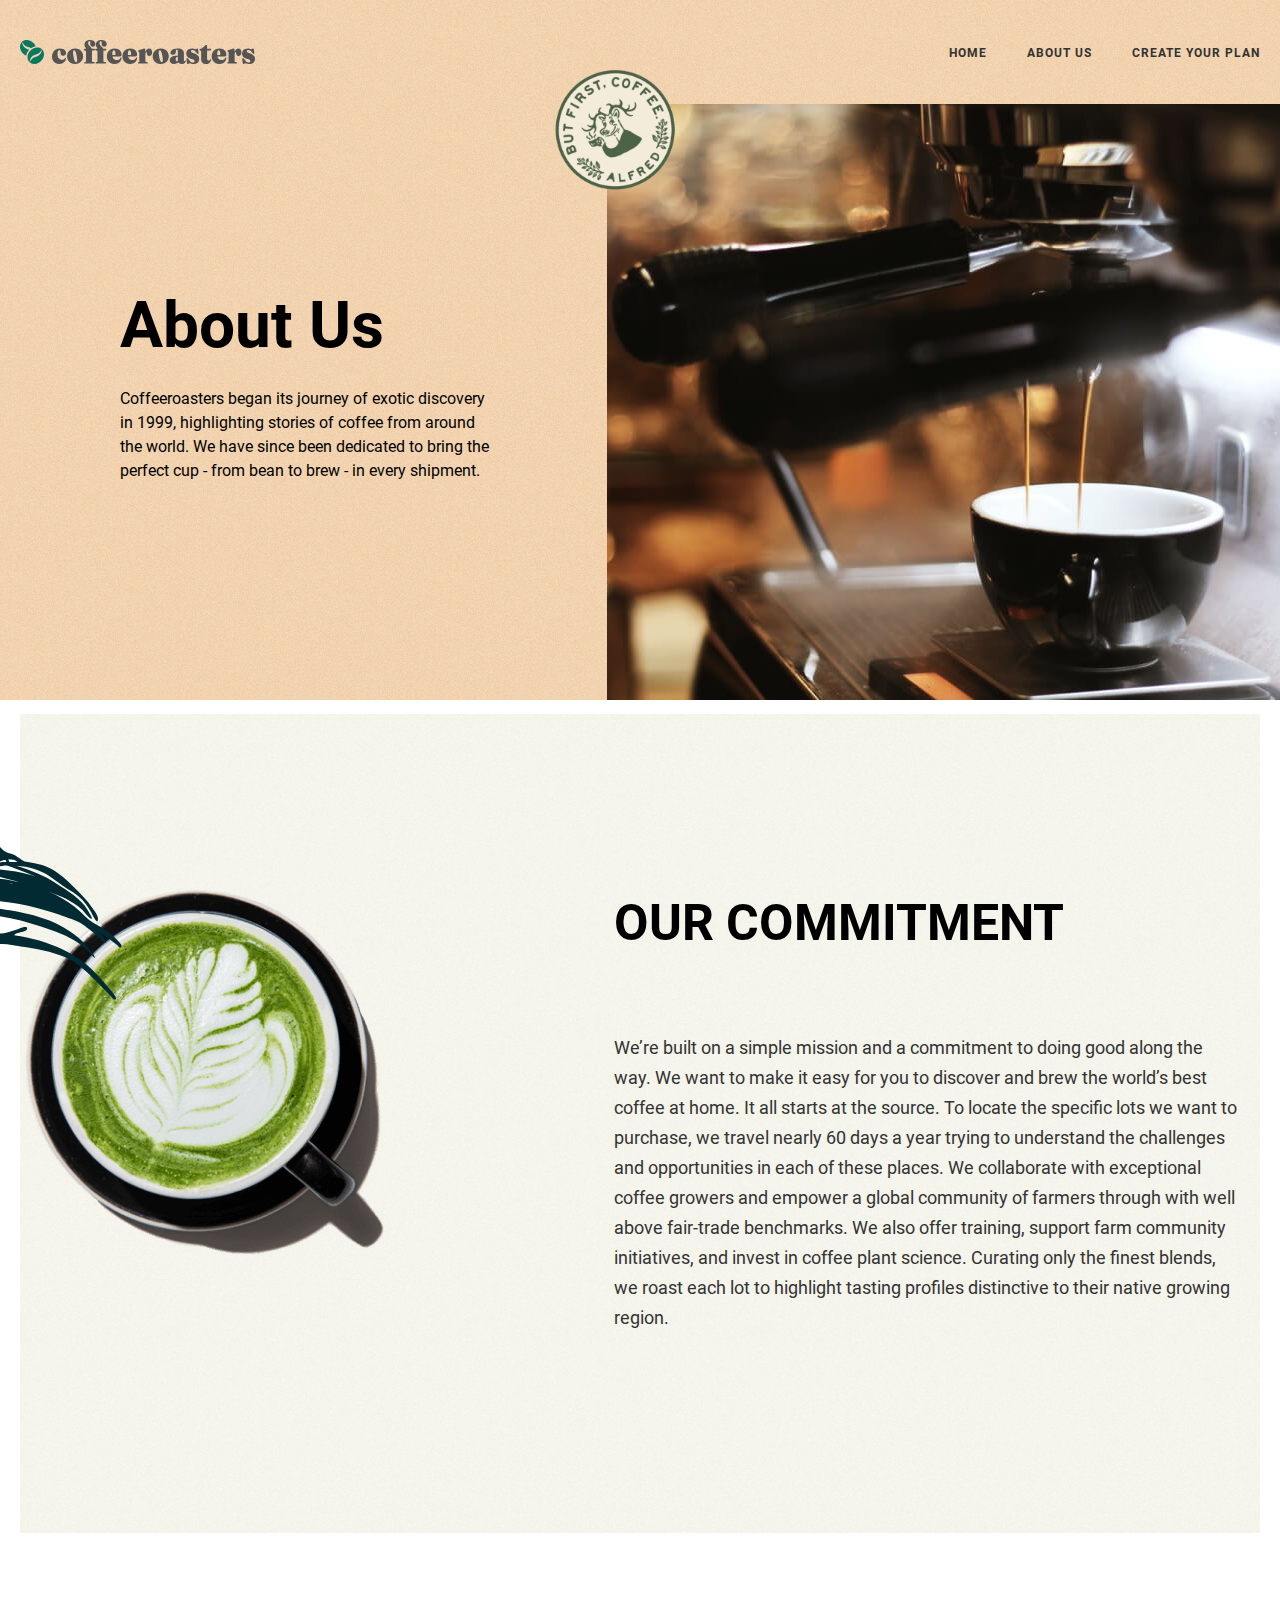
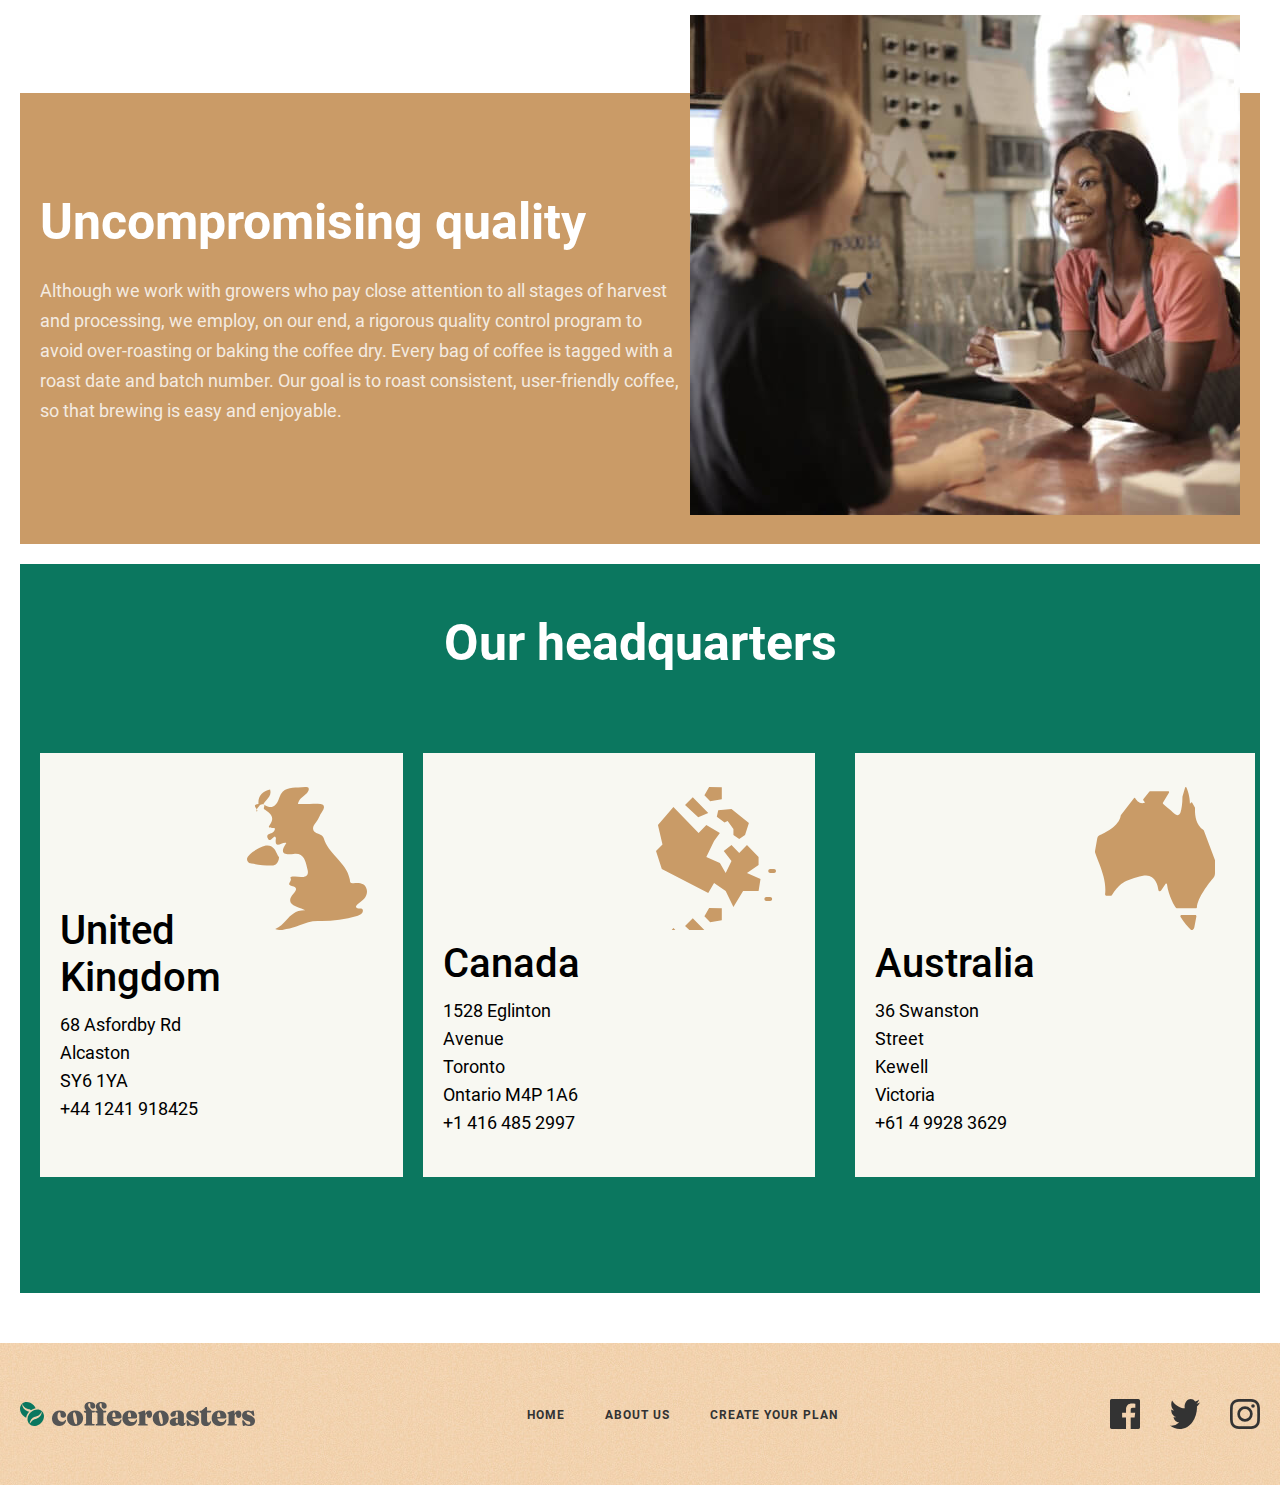
==== about-us.html @ 9e734395 "add second page" ====
<!DOCTYPE html>
<html lang="en">

<head>
    <meta charset="UTF-8">
    <meta http-equiv="X-UA-Compatible" content="IE=edge">
    <meta name="viewport" content="width=device-width, initial-scale=1.0">
    <title>Coffe roasters</title>
    <link rel="stylesheet" href="./css/normalize.css">
    <link rel="stylesheet" href="./css/main.css">
    <!-- <link rel="stylesheet" href="./css/main.min.css"> -->
</head>

<body>
    <header class="site-header">
        <div class="container">
            <div class="site-header-wrapper">
                <a class="logo" href="./index.html">
                    <img class="logo-img" src="./images/site-logo.svg"
                    width="235"
                    height="24"
                    alt="Coffeeroasters's logo">
                </a>
                <nav class="sitenav">
                    <ul class="sitenav-list">
                        <li class="sitenav-item">
                            <a class="sitenav-link" href="./index.html">HOME</a>
                        </li>
                        <li class="sitenav-item">
                            <a class="sitenav-link" href="./about-us.html">ABOUT US</a>
                        </li>
                        <li class="sitenav-item">
                            <a class="sitenav-link" href="#">Create your plan</a>
                        </li>
                    </ul>
                </nav>
            </div>
        </div>
    </header>
    
    <main>
        <!-- hero start -->
        <section class="hero">
            <div class="container">
                <div class="hero-wrapper">
                    <div class="hero-info-wrapper">
                        <h2 class="hero-title">
                            About Us
                        </h2>
                        <p class="hero-desc">
                            Coffeeroasters began its journey of exotic discovery in 1999, highlighting stories of coffee from around the world. We have since been dedicated to bring the perfect cup - from bean to brew - in every shipment.
                        </p> 
                    </div>
                    
                    
                    <div class="hero-img-box">
                        <img class="hero-img" src="./images/so-hot-cofe.jpg"
                        width="710"
                        height="596"
                        srcset="./images/so-hot-cofe.jpg 1x, ./images/so-hot-cofe@2x.jpg 2x" 
                        alt="cuple of coffee">
                    </div>
                </div>
            </div>
        </section>
        <!-- hero end -->
        
        <!-- collections start -->
        <section class="collections-section our-commitment-section">
            <div class="container">
                <div class="our-commitment-wrapper">
                    <div class="collections-inner">
                        <h2 class="collections-title our-commitment">Our commitment</h2>
                        <p class="collections-desc">We’re built on a simple mission and a commitment to doing good along the way. We want to make it easy for you to discover and brew the world’s best coffee at home. It all starts at the source. To locate the specific lots we want to purchase, we travel nearly 60 days a year trying to understand the challenges and opportunities in each of these places. We collaborate with exceptional coffee growers and empower a global community of farmers through with well above fair-trade benchmarks. We also offer training, support farm community initiatives, and invest in coffee plant science. Curating only the finest blends, we roast each lot to highlight tasting profiles distinctive to their native growing region.</p>                
                    </div>
                </div>

            </div>
        </section>
        <!-- collections end -->
        







        
        <!-- quality section -->
        <section class="quality">
            <div class="container">
                <div class="quality-wrapper">
                    <div class="quality-inner">
                        <h2 class="quality-wrapper-title text-white">Uncompromising quality</h2>
                        <p class="quality-wrapper-desc text-white">Although we work with growers who pay close attention to all stages of harvest and processing, we employ, on our end, a rigorous quality control program to avoid over-roasting or baking the coffee dry. Every bag of coffee is tagged with a roast date and batch number. Our goal is to roast consistent, user-friendly coffee, so that brewing is easy and enjoyable.</p>
                    </div>
                    <img class="quality-wrapper-img"
                    src="./images/two-people.jpg" 
                    srcset="./images/two-people.jpg 1x, ./images/two-people@2x.jpg 2x" 
                    alt="two people">
                </div>
            </div>
        </section>

        <!-- headquarters section -->
        <section class="headquarters">
            <div class="container">
                <h2 class="headquarters-title text-white">Our headquarters</h2>
                <div class="headquarters-wrapper">
                    <ul class="headquarters-list wrapper">
                        <li class="headquarters-item">
                            <h3 class="headquarters-item-title">United <br> Kingdom</h3>
                            <p class="headquarters-item-text">
                                <adress>68  Asfordby Rd</adress>
                            </p>
                            <p class="headquarters-item-text">Alcaston</p>
                            <p class="headquarters-item-text">SY6 1YA</p>
                            <p class="headquarters-item-text">+44 1241 918425</p>
                        </li>
                        <li class="headquarters-item">
                            <h3 class="headquarters-item-title">Canada</h3>
                            <p class="headquarters-item-text">
                                <adress>1528  Eglinton Avenue</adress>
                            </p>
                            <p class="headquarters-item-text">Toronto</p>
                            <p class="headquarters-item-text">Ontario M4P 1A6</p>
                            <p class="headquarters-item-text">+1 416 485 2997</p>
                        </li>
                        <li class="headquarters-item">
                            <h3 class="headquarters-item-title">Australia</h3>
                            <p class="headquarters-item-text">
                                <adress>36 Swanston Street</adress>
                            </p>
                            <p class="headquarters-item-text">Kewell</p>
                            <p class="headquarters-item-text">Victoria</p>
                            <p class="headquarters-item-text">+61 4 9928 3629</p>
                        </li>
                    </ul>
                </div>
            </div>
        </section>
    </main>
    <footer class="site-header"> 
        <div class="container">
            <div class="site-fotter-wrapper">
                <a class="logo" href="./index.html">
                    <img class="logo-img" src="./images/site-logo.svg"
                    width="235"
                    height="24"
                    alt="Coffeeroasters's logo">
                </a>
                
                <nav class="sitenav">
                    <ul class="sitenav-list">
                        <li class="sitenav-item">
                            <a class="sitenav-link" href="./index.html">HOME</a>
                        </li>
                        <li class="sitenav-item">
                            <a class="sitenav-link" href="./about-us.html">ABOUT US</a>
                        </li>
                        <li class="sitenav-item">
                            <a class="sitenav-link" href="#">Create your plan</a>
                        </li>
                    </ul>
                </nav>
                <ul class="site-footer-wrapper-list">
                    <li class="site-footer-wrapper-item">
                        <a class="site-footer-wrapper-item-link" href="" target="blank">
                            <img class="site-footer-wrapper-item-image" src="./images/facebook.svg" alt="facebook logo">
                        </a>
                    </li>
                    <li class="site-footer-wrapper-item">
                        <a class="site-footer-wrapper-item-link" href="" target="blank">
                            <img class="site-footer-wrapper-item-image" src="./images/twitter.svg" alt="twitter logo">
                        </a>
                    </li>
                    <li class="site-footer-wrapper-item">
                        <a class="site-footer-wrapper-item-link" href="" target="blank">
                            <img class="site-footer-wrapper-item-image" src="./images/instagram.svg" alt="instagram logo">
                        </a>
                    </li>
                </ul>
            </div>
        </div>
    </footer>
    
    
</body>

</html>
---- css/main.css ----
/*
* Prefixed by https://autoprefixer.github.io
* PostCSS: v8.4.14,
* Autoprefixer: v10.4.7
* Browsers: last 4 version
*/

/*
* Prefixed by https://autoprefixer.github.io
* PostCSS: v8.4.14,
* Autoprefixer: v10.4.7
* Browsers: last 4 version
*/

:root {
    --clr-black: #000;
    --clr-dark: #333333;
    --clr-green: #0f775f;
    --font-weight-secondary: 500;
    --font-weight-bold: 700;
}

*{
    box-sizing: border-box;
}

@font-face {
    font-family: "Roboto";
    font-style: normal;
    font-weight: 400;
    src:
    url("../fonts/roboto-v30-latin-regular.woff2") format("woff2"),
    url("../fonts/roboto-v30-latin-regular.woff") format("woff");
}

@font-face {
    font-family: "Roboto";
    font-style: normal;
    font-weight: 500;
    src:
    url("../fonts/roboto-v30-latin-500.woff2") format("woff2"),
    url("../fonts/roboto-v30-latin-500.woff") format("woff");
}

@font-face {
    font-family: "Roboto";
    font-style: normal;
    font-weight: 700;
    src:
    url("../fonts/roboto-v30-latin-700.woff2") format("woff2"),
    url("../fonts/roboto-v30-latin-700.woff") format("woff");
}


body{
    margin: 0;
    padding: 0;
    font-family: "Roboto", "Arial", sans-serif;
    font-weight: 400;
    overflow-x: hidden;
}

.visually-hidden {
    position: absolute;
    width: 1px;
    height: 1px;
    margin: -1px;
    padding: 0;
    border: 0;
    white-space: nowrap;
    clip-path: inset(100%);
    clip: rect(0 0 0 0);
    overflow: hidden;
}



a {
    text-decoration: none;
}

ul {
    padding-left: 0;
    list-style: none;
}

img {
    display: block;
    height: auto;
}

h1,
h2,
h3,
h4,
p{
    margin: 0;
}

.container{
    max-width: 1340px;
    margin-right: auto;
    margin-left: auto;
    padding-right: 20px;
    padding-left: 20px;
}

.text-white{
    color: #FFF;
}

.wrapper{
    display: flex;
}

/* Site header start */

.site-header{
    padding: 40px 0;
    background-image: url("../images/hero-bg.jpg");
}


.site-header-wrapper{
    display: flex;
    justify-content: space-between;
    align-items: center;
}

.sitenav-list{
    display: flex;
    align-items: center;
    margin: 0;
    padding-left: 0;
    list-style: none;
}

.sitenav-link{
    font-weight: 700;
    font-size: 12px;
    line-height: 14px;
    letter-spacing: 1px;
    text-transform: uppercase;
    color: var(--clr-dark);
    text-decoration: none;
}

.sitenav-item:nth-child(2){
    margin: 0 40px;
}

.create-plan{
    display: inline-block;
    padding: 16px 24px;
    font-weight: 500;
    line-height: 19px;
    letter-spacing: 1px;
    color: #FFFFFF;
    text-decoration: none;
    border-radius: 100px;
}

/* Site header finish */
/* Site hero styles start */

.hero{
    padding-left: 100px;
    background-image: url("../images/hero-bg.jpg");
}

.hero-wrapper{
    display: flex;
    justify-content: space-between;
    align-items: center;
}

.hero-info-wrapper{
    width: 465px;
}

.hero-title{
    font-weight: 700;
    font-size: 64px;
    line-height: 75px;
    margin-top: 0;
    margin-bottom: 24px;
}

.our-commitment{
    margin-bottom: 24px;
}

.hero-desc{
    width: 372px;
    line-height: 24px;
    margin-top: 0;
    margin-bottom: 34px;
    color: #000000;
}

.hero-link{
    background-color: #0A775F;
}


.hero-img-box{
    position: relative;
    z-index: 1;
    right: -5%;
}

.hero-img-box::before{
    position: absolute;
    top: -9%;
    left: -10%;
    z-index: 2;
    width: 160px;
    height: 160px;
    background-image: url("../images/but-first-cofe.png");
    background-repeat: no-repeat;
    background-size: contain;
    /* transform: translate(-43% , -38%); */
    content: "";
}
/* Site hero styles finish */




/* collections start */

.collections-section {
    margin: 14px 20px 20px 20px;
    padding: 50px 0;
    background-image: url("../images/list-bg.png");
    background-size: cover;
}

.our-commitment-section{
    position: relative;
    z-index: 1;
    padding-top: 180px;
    padding-bottom: 200px;
    background-image:url("../images/cup.png"), url("../images/list-bg.png");
    background-size: 360px 364px, cover;
    background-position: calc(50% - 435px) calc(50% - 52px), left;
    background-repeat: no-repeat;
    content: "";
}

.collections-wrapper {
    text-align: center;
}

.collections-inner{
    display: block;
    width: 626px;
    margin-right: 0;
    margin-left: auto;

}

.our-commitment-wrapper{
    position: relative;
}

.collections-inner::before{
    position: absolute;
    top: -159px;
    left: -320px;
    width: 402px;
    height: 300px;
    background-image: url("../images/Vector.svg");
    background-size: cover;
    content: "";
}

.collections-title {
    margin: 0;
    margin-bottom: 80px;
    font-weight: 700;
    font-size: 50px;
    text-transform: uppercase;
    line-height: 59px;
    color: var(--clr-black);
}

.collections-desc{
    font-size: 18px;
    line-height: 30px;    
    color: var(--clr-dark);
}

.our-commitment-desc{
    font-size: 18px;
    line-height: 30px;
    color: #333333;
    
}

.collections-list {
    display: -webkit-box;
    display: -ms-flexbox;
    display: flex;
    -webkit-box-orient: vertical;
    -webkit-box-direction: normal;
    -ms-flex-direction: column;
    flex-direction: column;
}

.collection-item {
    position: relative;
    display: -webkit-box;
    display: -ms-flexbox;
    display: flex;
    -webkit-box-align: center;
    -ms-flex-align: center;
    align-items: center;
}

.collection-item::before{
    position: absolute;
    width: 402px;
    height: 300px;
    background-size: cover;
    content: "";
}

.collection-item:nth-child(1)::before{
    top: -35%;
    left: -28%;
    background-image: url(../images/leaf-first.png);
    content: "";
    
}

.collection-item:nth-child(2)::before{
    bottom: -60%;
    right: -24%;
    width: 392px;
    height: 477px;
    background-image: url("../images/leaf-second.png");
    z-index: 3;
    content: "";
}

.collection-item:nth-child(3)::before{
    top: -22%;
    right: -21%;
    width: 253px;
    height: 215px;
    background-image: url("../images/leaf-third.png");
    -webkit-transform: rotate(210deg);
    -ms-transform: rotate(210deg);
    transform: rotate(210deg);
    content: "";
    
}

.collection-item:nth-child(4)::before{
    top: -15%;
    left: -31%;
    width: 316px;
    height: 269px;
    background-image: url("../images/leaf-four.png");
    background-size: contain;
    content: "";
}

.collection-item:nth-child(even) {
    -webkit-box-orient: horizontal;
    -webkit-box-direction: reverse;
    -ms-flex-direction: row-reverse;
    flex-direction: row-reverse;
    -webkit-box-pack: space-evenly;
    -ms-flex-pack: space-evenly;
    justify-content: space-evenly;
}

.collection-item:nth-child(even) img{
    margin-right: 0;
}

.collection-img {
    margin-right: 177px;
}

.collection-desc-wrapper {
    text-align: left;
    width: 396px;
}

.collection-item-title {
    font-weight: var(--font-weight-secondary);
    font-size: 48px;
    line-height: 56px;
    margin-top: 0;
    margin-bottom: 10px;
    text-transform: uppercase;
    color: var(--clr-dark);
}

.collection-item-description {
    font-size: 22px;
    line-height: 34px;
    margin: 0;
    color: var(--clr-dark);
}

/* why choose us start */
.choose-us {
    position: relative;
    padding-top: 50px;
    padding-bottom: 420px;
    margin: 20px;
    background-image: url("../images/choose-us-bg.jpg");
}

.choose-us-inner {
    width: 548px;
    margin: 0 auto;
}
.choose-us-inner-title {
    font-weight: 700;
    font-size: 50px;
    line-height: 59px;
    margin-top: 0;
    margin-bottom: 10px;
    text-transform: uppercase;
    text-align: center;
    color: #FFFFFF;
}
.choose-us-inner-desc {
    font-size: 16px;
    line-height: 28px;
    text-align: center;
    color: #FFFFFF;
    opacity: 0.8;
    margin: 0;
    margin-bottom: 80px;
}
.choose-us-inner-list {
    position: absolute;
    display: flex;
    margin: 0;
    padding-bottom: 80px;
}

.choose-us-inner-list::before{
    position: absolute;
    top: 0;
    left: 0;
    width: 140px;
    height: 144px;
    z-index: 4;
    background-image: url("../images/text.png");
    transform: translate(-37%, -34%);
    content: "";
}

.choose-us-inner-item {
    width: 433px;
}

.choose-us-inner-item:nth-child(2){
    margin-right: 15px;
    margin-left: 15px;
}

.choose-us-inner-item-img {
    margin-bottom: 28px;
}
.choose-us-inner-item-title {
    font-weight: 500;
    font-size: 30px;
    line-height: 35px;
    margin-top: 0;
    margin-bottom: 10px;
    text-transform: uppercase;
    color: var(--clr-dark);
}
.choose-us-inner-item-desc {
    font-size: 18px;
    line-height: 28px;
    color: var(--clr-dark);
    margin: 0;
}


/* quality section */

.quality {
    margin: 160px 20px 20px 20px;
    background-image: url("../images/choose-us-bg.jpg");
    background-size: contain;
}


.quality-wrapper {
    position: relative;
    display: flex;
    /* width: 100%; */
}
.quality-wrapper-img{
    position: absolute;
    top: -78px;
    right: 0;
}

.quality-inner {
    padding-top: 100px;
    padding-bottom: 118px;
    width: 54%;
}

.quality-wrapper-title {
    margin-bottom: 24px;
    font-size: 50px;
    line-height: 59px;
}

.quality-wrapper-desc {
    font-size: 18px;
    line-height: 30px;
    opacity: 0.8;
}


/* headquaters section start */

.headquarters {
    margin: 20px 20px 50px 20px;
    padding-top: 50px;
    padding-bottom: 100px;
    background-image: url("../images/green-bg.jpg");
}

.headquarters-title {
    margin-bottom: 80px;
    font-size: 50px;
    text-align: center;
    line-height: 59px;
}

.headquarters-item {
    position: relative;
    display: flex;
    flex-direction: column;
    justify-content: center;
    width: calc(100% / 3);
    padding: 140px 182px 40px 20px;
    background-color: #f8f8f2;
}

.headquarters-item:nth-child(2) {
    padding: 187px 235px 40px 20px;
    margin: 0 20px;
}
.headquarters-item:nth-child(3) {
    padding: 187px 229px 40px 20px;
    margin: 0 20px;
}

.headquarters-item::before {
    position: absolute;
    top: 8%;
    right: 10%;
    width: 120px;
    height: 143px;
    content: "";
}

.headquarters-item:nth-child(1)::before {
    background-image: url("../images/UK.svg");
}


.headquarters-item:nth-child(2)::before {
    background-image: url("../images/canada.svg");
}

.headquarters-item:nth-child(3)::before {
    background-image: url("../images/australlia.svg");
    background-size: 120px 143px;
}


.headquarters-item-title {
    margin-bottom: 10px;
    font-weight: 500;
    font-size: 40px;
    line-height: 47px;
    color: var(--clr-black);
}

.headquarters-item-text {
    font-size: 18px;
    line-height: 28px;
    color: var(--clr-black);
}


/* hot it works start */

.how-it-works {
    position: relative;
    
    padding-top: 50px;
    padding-bottom: 50px;
    margin-top: 293px;
    margin-right: 20px;
    margin-bottom: 50px;
    margin-left: 20px;
    background-image: url(../images/green-bg.jpg);
    background-size: center;
}

.how-it-works::after{
    position: absolute;
    top: 45px;
    right: calc(50% - 626px);
    width: 226px;
    height: 168px;
    z-index: 4;
    background-image: url(../images/cosmos.png);
    background-repeat: no-repeat;
    transform: rotate(8deg);
    content: "";
}

.how-it-works-inner-title {
    font-weight: 700;
    font-size: 50px;
    line-height: 59px;
    margin-top: 0;
    margin-bottom: 80px;
    text-transform: uppercase;
    text-align: center;    
    color: #FFFFFF;
}
.how-it-works-inner-list {
    display: flex;
    width: 966px;
    margin: 0;
    background-image: url("../images/line.png");
    background-repeat: no-repeat;
    background-position: center;
}

.how-it-works-inner-item {
}

.how-it-works-inner-item:nth-child(2){
    margin-right: 393px;
    margin-left: 393px;
}

.how-it-works-inner-item-box {
    display: inline-block;
    width: 60px;
    height: 60px;
    background-color: #F8F8F2;
    border: 4px solid #C99B67;
}
.how-it-works-list {
    display: block;
    display: flex;
    justify-content: space-between;
    align-items: center;
    margin-top: 20px;
    margin-bottom: 60px;
    
}
.how-it-works-item {
    display: inline-block;
    width: 433px;
    padding: 20px 20px 40px 20px;
    background-color: #F8F8F2;
}
.how-it-works-item:nth-child(2){
    margin-right: 15px;
    margin-left: 15px;
}
.how-it-works-item-number {
    display: block;
    font-weight: 400;
    font-size: 64px;
    line-height: 75px;
    text-align: end;
    margin-bottom: 45px;
    color: var(--clr-dark);
    opacity: 0.8;
}
.how-it-works-item-title {
    width: 341px;
    font-weight: 500;
    font-size: 40px;
    line-height: 47px;
    text-transform: uppercase;
    margin-top: 0;
    margin-bottom: 10px;
    color: var(--clr-dark);
}
.how-it-works-item-desc {
    font-size: 18px;
    line-height: 28px;
    margin: 0;
    color: var(--clr-dark);
}
.how-it-works-btn {
    display: block;
    width: 193px;
    height: 51px;
    font-weight: 500;
    font-size: 16px;
    margin: 0 auto;
    line-height: 19px;
    text-align: center;
    letter-spacing: 1px;
    padding: 16px 24px;
    color: #FFFFFF;
    background-color: #C99B67;
    border-radius: 100px;
}

.site-fotter-wrapper{
    display: flex;
    justify-content: space-between;
    align-items: center;
}

.site-footer-wrapper-list {
    display: flex;
    align-items: center;
}

.site-footer-wrapper-item:nth-child(2){
    margin-right: 30px;
    margin-left: 30px;
}

.site-footer-wrapper-item-link {
}
.site-footer-wrapper-item-image {
    width: 30px;
    height: 30px;
}
---- css/main.min.css ----
/*! normalize.css v8.0.1 | MIT License | github.com/necolas/normalize.css */button,hr,input{overflow:visible}progress,sub,sup{vertical-align:baseline}[type=checkbox],[type=radio],legend{box-sizing:border-box;padding:0}html{line-height:1.15;-webkit-text-size-adjust:100%}body{margin:0}details,main{display:block}h1{font-size:2em;margin:.67em 0}hr{box-sizing:content-box;height:0}code,kbd,pre,samp{font-family:monospace,monospace;font-size:1em}a{background-color:transparent}abbr[title]{border-bottom:none;text-decoration:underline;text-decoration:underline dotted}b,strong{font-weight:bolder}small{font-size:80%}sub,sup{font-size:75%;line-height:0;position:relative}sub{bottom:-.25em}sup{top:-.5em}img{border-style:none}button,input,optgroup,select,textarea{font-family:inherit;font-size:100%;line-height:1.15;margin:0}button,select{text-transform:none}[type=button],[type=reset],[type=submit],button{-webkit-appearance:button}[type=button]::-moz-focus-inner,[type=reset]::-moz-focus-inner,[type=submit]::-moz-focus-inner,button::-moz-focus-inner{border-style:none;padding:0}[type=button]:-moz-focusring,[type=reset]:-moz-focusring,[type=submit]:-moz-focusring,button:-moz-focusring{outline:ButtonText dotted 1px}fieldset{padding:.35em .75em .625em}legend{color:inherit;display:table;max-width:100%;white-space:normal}textarea{overflow:auto}[type=number]::-webkit-inner-spin-button,[type=number]::-webkit-outer-spin-button{height:auto}[type=search]{-webkit-appearance:textfield;outline-offset:-2px}[type=search]::-webkit-search-decoration{-webkit-appearance:none}::-webkit-file-upload-button{-webkit-appearance:button;font:inherit}summary{display:list-item}[hidden],template{display:none}
.header-wrapper,.sitenav-list{display:-webkit-box;display:-ms-flexbox}:root{--clr-black:#000;--clr-dark:#333;--clr-green:#0f775f;--font-weight-secondary:500;--font-weight-bold:700}@font-face{font-family:Roboto;font-style:normal;font-weight:400;src:url("../fonts/roboto-v30-latin-regular.woff2") format("woff2"),url("../fonts/roboto-v30-latin-regular.woff") format("woff")}@font-face{font-family:Roboto;font-style:normal;font-weight:500;src:url("../fonts/roboto-v30-latin-500.woff2") format("woff2"),url("../fonts/roboto-v30-latin-500.woff") format("woff")}@font-face{font-family:Roboto;font-style:normal;font-weight:700;src:url("../fonts/roboto-v30-latin-700.woff2") format("woff2"),url("../fonts/roboto-v30-latin-700.woff") format("woff")}body{margin:0;font-family:Roboto,Arial,sans-serif;font-weight:400;overflow-x:hidden}a{text-decoration:none}ul{padding-left:0;list-style:none}img{display:block;height:auto}.container{width:1300px;margin-right:auto;margin-left:auto;padding-right:20px;padding-left:20px}.button{padding:16px 24px;border:none;background-color:transparent;border-radius:100px;font-weight:var(--font-weight-secondary);font-size:16px;line-height:19px;letter-spacing:1px;text-transform:uppercase;color:#fff;background-color:var(--clr-green)}.hero-title,.sitenav-link{font-weight:var(--font-weight-bold)}.site-header{padding:45px 0;background-repeat:no-repeat;background-size:cover}.header-wrapper{display:flex;-webkit-box-align:center;-ms-flex-align:center;align-items:center;-webkit-box-pack:justify;-ms-flex-pack:justify;justify-content:space-between}.sitenav-list{display:flex}.collections-list,.hero-wrapper{display:-webkit-box;display:-ms-flexbox}.sitenav-item:nth-child(2){margin:0 40px}.sitenav-link{font-size:12px;line-height:14px;letter-spacing:1px;color:var(--clr-dark)}.collections-title,.hero-text,.hero-title{color:var(--clr-black)}.hero,.hero-section,.site-header{background-image:url(../images/hero-bg.jpg)}.hero-wrapper{position:absolute;top:211px;left:944px;display:flex;-webkit-box-pack:justify;-ms-flex-pack:justify;justify-content:space-between}.hero-start{width:464px;padding-top:120px}.hero-title{font-size:64px;line-height:75px;margin-top:0;margin-bottom:24px}.hero-text{margin-top:0;margin-bottom:34px;font-size:16px;line-height:24px}.hero-img{position:relative;left:357px;margin:0 auto}.hero-img-wrapper::before{position:absolute;top:82px;left:1422px;width:160px;height:160px;background-image:url("../images/but-first-cofe.png");background-position:center;z-index:1;content:""}.collections-section{margin:14px 20px 20px;padding:50px 0;background-image:url("../images/list-bg.png");background-size:cover}.collections-wrapper{text-align:center}.collections-title{margin:0 0 80px;font-weight:700;font-size:50px;line-height:59px}.collections-list{display:flex;-webkit-box-orient:vertical;-webkit-box-direction:normal;-ms-flex-direction:column;flex-direction:column}.collection-item{position:relative;display:-webkit-box;display:-ms-flexbox;display:flex;-webkit-box-align:center;-ms-flex-align:center;align-items:center}.collection-item::before{position:absolute;width:402px;height:300px;background-size:cover;content:""}.collection-item:first-child::before{top:-15%;left:-35%;background-image:url("../images/leaf-first.png")}.collection-item:nth-child(2)::before{bottom:-60%;right:-35%;width:392px;height:477px;background-image:url("../images/leaf-second.png");z-index:3}.collection-item:nth-child(3)::before{top:-20%;right:-28%;width:253px;height:215px;background-image:url("../images/leaf-third.png");-webkit-transform:rotate(210deg);-ms-transform:rotate(210deg);transform:rotate(210deg)}.collection-item:nth-child(4)::before{top:-15%;left:-38%;width:316px;height:269px;background-image:url("../images/leaf-four.png")}.collection-item:nth-child(2n){-webkit-box-orient:horizontal;-webkit-box-direction:reverse;-ms-flex-direction:row-reverse;flex-direction:row-reverse;-webkit-box-pack:space-evenly;-ms-flex-pack:space-evenly;justify-content:space-evenly}.collection-item:nth-child(2n) img{margin-right:0}.collection-img{margin-right:177px}.collection-desc-wrapper{text-align:left;width:396px}.collection-item-title{font-weight:var(--font-weight-secondary);font-size:48px;line-height:56px;margin-top:0;margin-bottom:10px;text-transform:uppercase;color:var(--clr-dark)}.collection-item-description{font-size:22px;line-height:34px;margin:0;color:var(--clr-dark)}
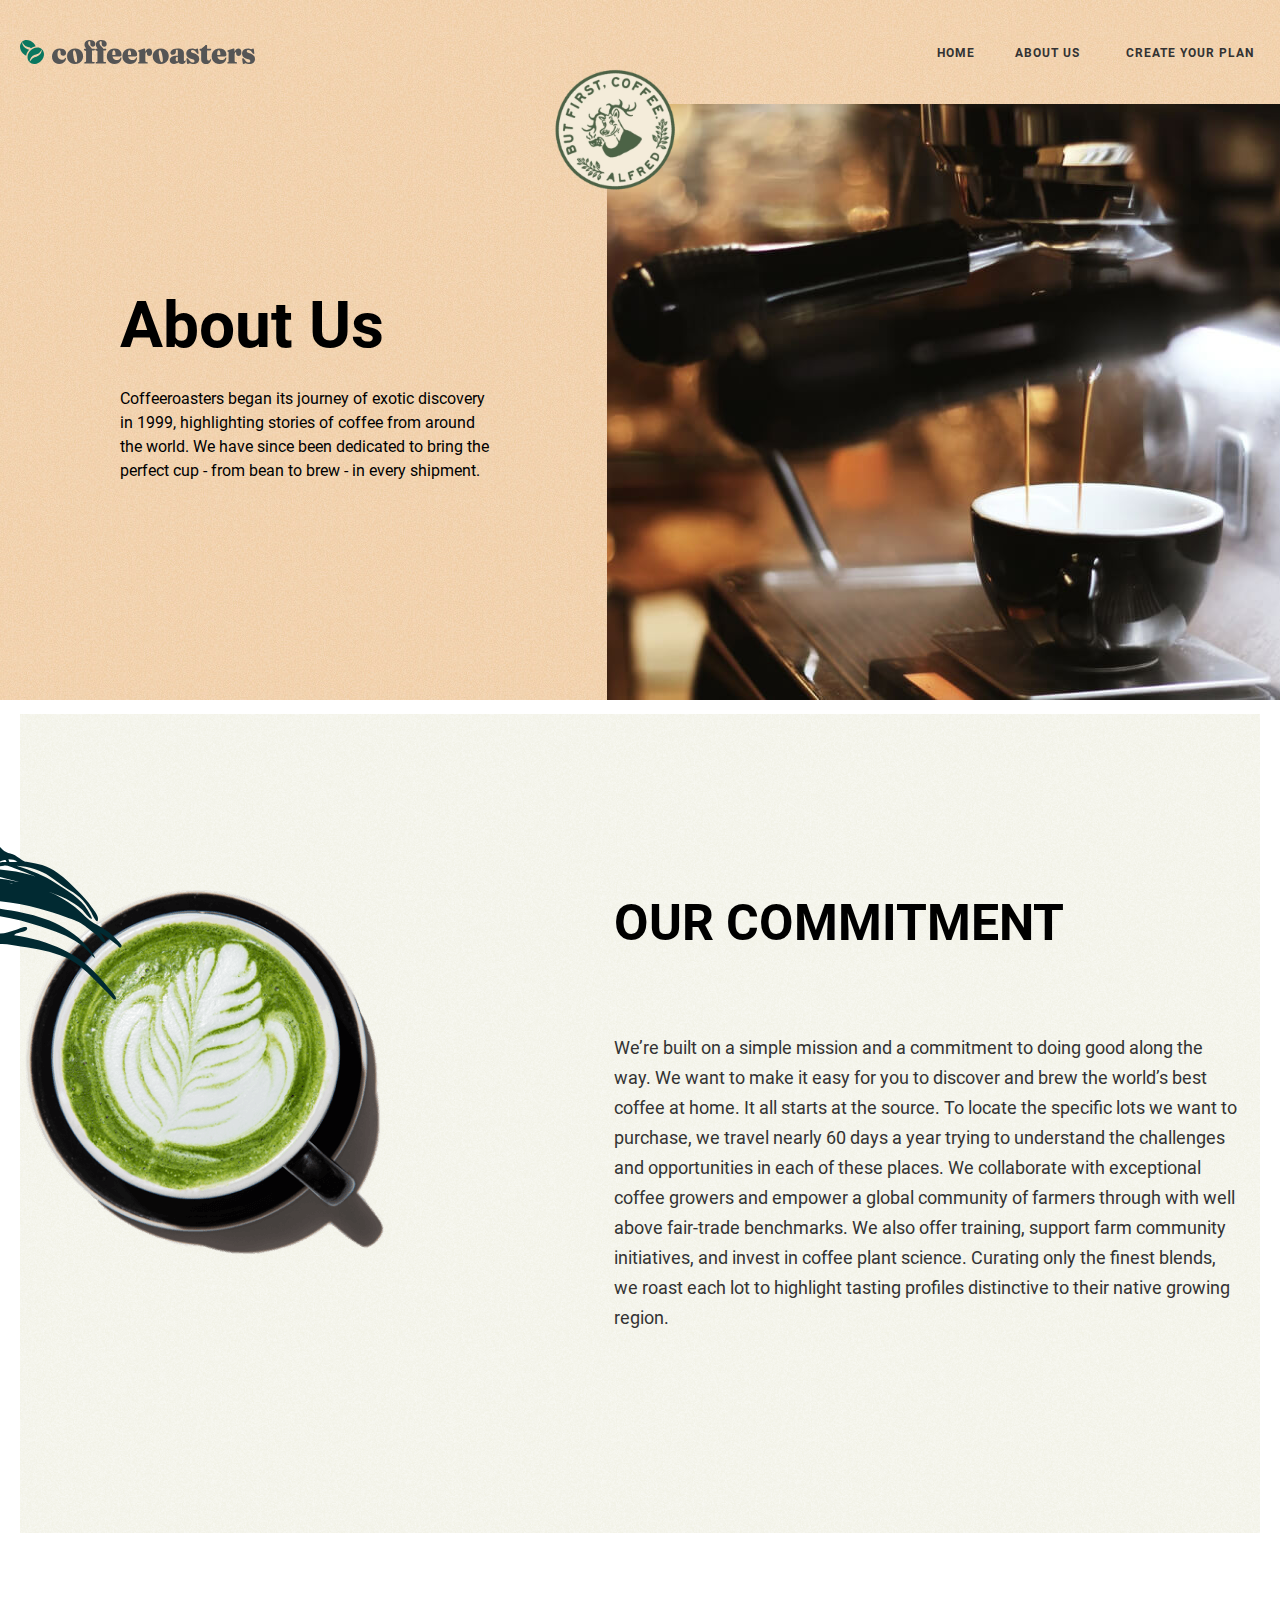
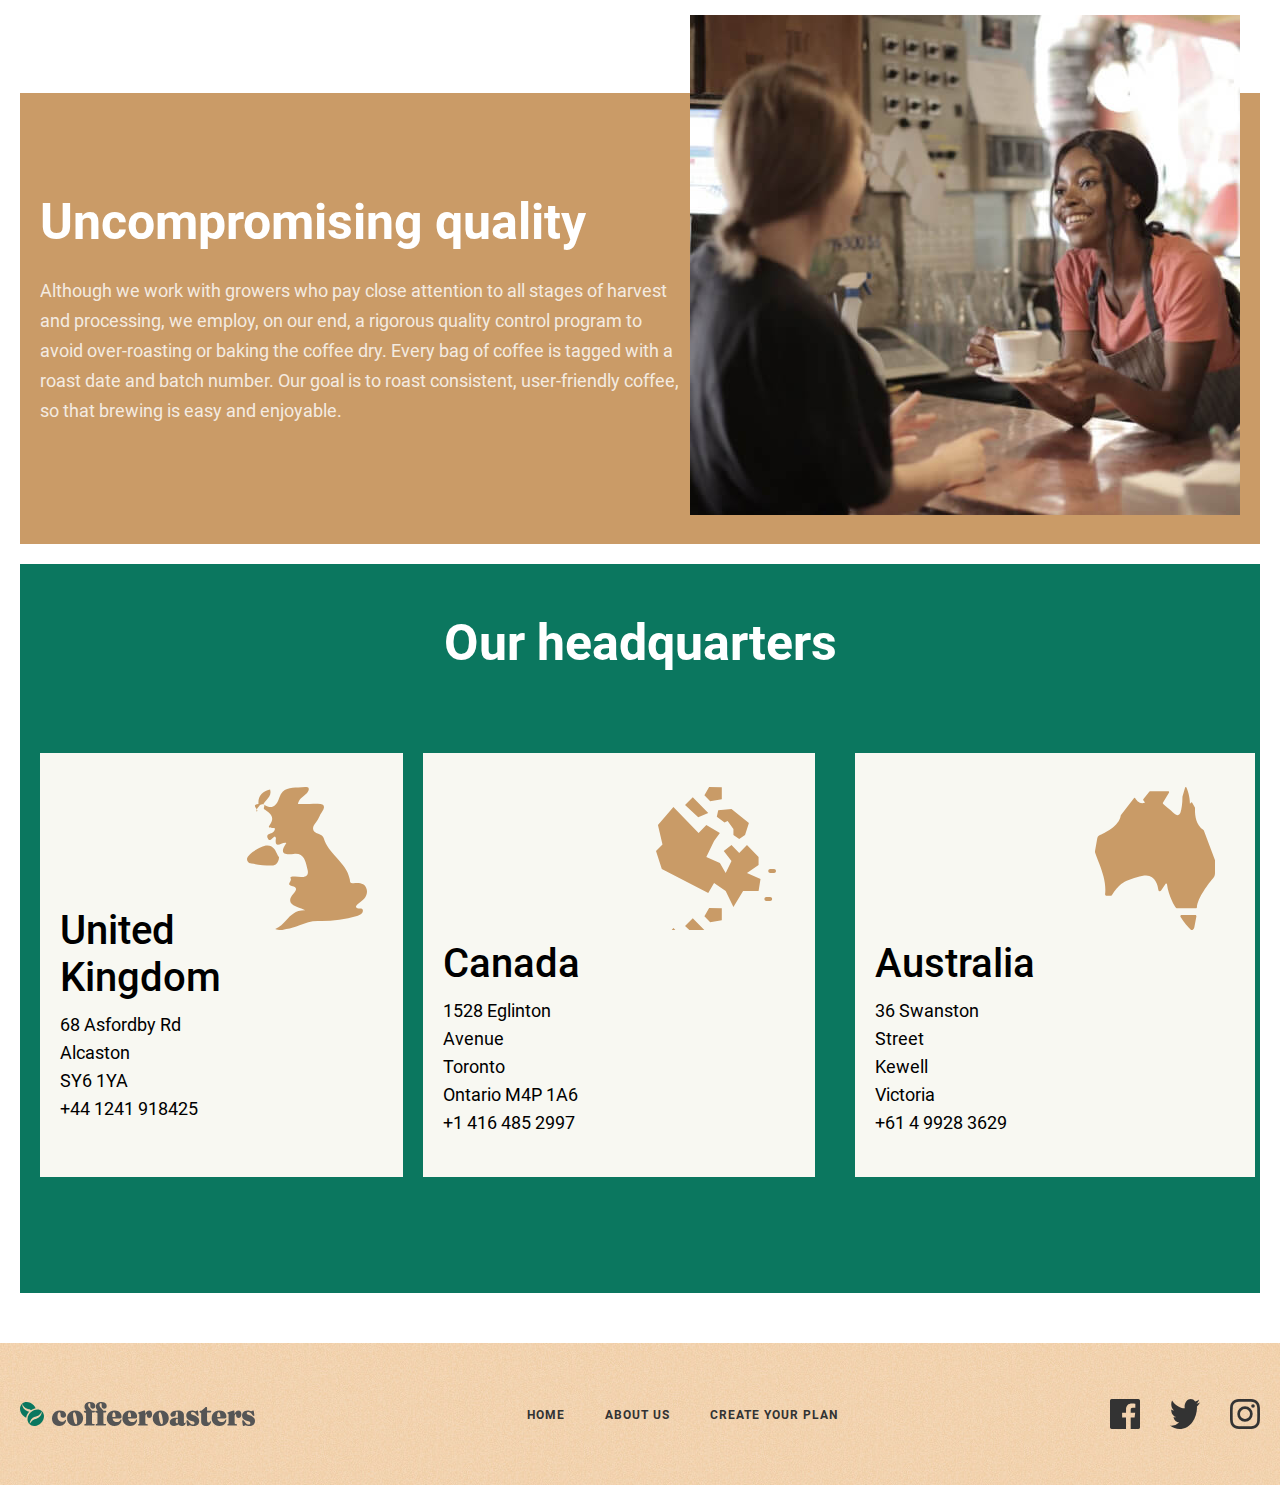
==== commit dfcd9bd4: "add animation" ====
--- a/about-us.html
+++ b/about-us.html
@@ -6,9 +6,9 @@
     <meta http-equiv="X-UA-Compatible" content="IE=edge">
     <meta name="viewport" content="width=device-width, initial-scale=1.0">
     <title>Coffe roasters</title>
-    <link rel="stylesheet" href="./css/normalize.css">
-    <link rel="stylesheet" href="./css/main.css">
-    <!-- <link rel="stylesheet" href="./css/main.min.css"> -->
+    <!-- <link rel="stylesheet" href="./css/normalize.css"> -->
+    <!-- <link rel="stylesheet" href="./css/main.css"> -->
+    <link rel="stylesheet" href="./css/main.min.css">
 </head>
 
 <body>
@@ -30,7 +30,7 @@
                             <a class="sitenav-link" href="./about-us.html">ABOUT US</a>
                         </li>
                         <li class="sitenav-item">
-                            <a class="sitenav-link" href="#">Create your plan</a>
+                            <button class="sitenav-link js-modal-btn" type="button">Create your plan</button>
                         </li>
                     </ul>
                 </nav>
@@ -184,8 +184,23 @@
             </div>
         </div>
     </footer>
-    
-    
+        <!-- modal start -->
+        <div class="modal">
+            <div class="modal-wrapper">
+                <div class="modal-title-wrapper">
+                    <h3 class="modal-title">order Summary</h3>
+                </div>
+                <div class="modal-inner">
+                    <h4 class="modal-strong-inner">“I drink my coffee as <span class="modal-inner-text">Filter</span> , with a <span class="modal-inner-text">Decaf</span> type of bean. <span class="modal-inner-text">250g</span> ground ala <span class="modal-inner-text">Cafetiére</span>, sent to me <span class="modal-inner-text">Every Week</span>.”</h4>
+                    <p class="modal-text">Is this correct? You can proceed to checkout or go back to plan selection if something is off. Subscription discount codes can also be redeemed at the checkout. </p>
+                    <div class="modal-inner-wrapper">
+                        <span class="modal-inner-price">$14.00/ mo</span>
+                        <button class="modal-inner-btn" type="button">Checkout</button>
+                    </div>
+                </div>
+            </div>
+        </div>
+    <script src="./js/main.js"></script>
 </body>
 
 </html>--- a/css/main.css
+++ b/css/main.css
@@ -5,13 +5,6 @@
 * Browsers: last 4 version
 */
 
-/*
-* Prefixed by https://autoprefixer.github.io
-* PostCSS: v8.4.14,
-* Autoprefixer: v10.4.7
-* Browsers: last 4 version
-*/
-
 :root {
     --clr-black: #000;
     --clr-dark: #333333;
@@ -21,7 +14,8 @@
 }
 
 *{
-    box-sizing: border-box;
+    -webkit-box-sizing: border-box;
+            box-sizing: border-box;
 }
 
 @font-face {
@@ -68,7 +62,8 @@
     padding: 0;
     border: 0;
     white-space: nowrap;
-    clip-path: inset(100%);
+    -webkit-clip-path: inset(100%);
+            clip-path: inset(100%);
     clip: rect(0 0 0 0);
     overflow: hidden;
 }
@@ -110,6 +105,8 @@
 }
 
 .wrapper{
+    display: -webkit-box;
+    display: -ms-flexbox;
     display: flex;
 }
 
@@ -122,14 +119,24 @@
 
 
 .site-header-wrapper{
-    display: flex;
-    justify-content: space-between;
-    align-items: center;
+    display: -webkit-box;
+    display: -ms-flexbox;
+    display: flex;
+    -webkit-box-pack: justify;
+        -ms-flex-pack: justify;
+            justify-content: space-between;
+    -webkit-box-align: center;
+        -ms-flex-align: center;
+            align-items: center;
 }
 
 .sitenav-list{
-    display: flex;
-    align-items: center;
+    display: -webkit-box;
+    display: -ms-flexbox;
+    display: flex;
+    -webkit-box-align: center;
+        -ms-flex-align: center;
+            align-items: center;
     margin: 0;
     padding-left: 0;
     list-style: none;
@@ -140,8 +147,10 @@
     font-size: 12px;
     line-height: 14px;
     letter-spacing: 1px;
+    border: 0;
     text-transform: uppercase;
     color: var(--clr-dark);
+    background-color: transparent;
     text-decoration: none;
 }
 
@@ -169,9 +178,15 @@
 }
 
 .hero-wrapper{
-    display: flex;
-    justify-content: space-between;
-    align-items: center;
+    display: -webkit-box;
+    display: -ms-flexbox;
+    display: flex;
+    -webkit-box-pack: justify;
+        -ms-flex-pack: justify;
+            justify-content: space-between;
+    -webkit-box-align: center;
+        -ms-flex-align: center;
+            align-items: center;
 }
 
 .hero-info-wrapper{
@@ -257,7 +272,7 @@
     width: 626px;
     margin-right: 0;
     margin-left: auto;
-
+    
 }
 
 .our-commitment-wrapper{
@@ -441,6 +456,8 @@
 }
 .choose-us-inner-list {
     position: absolute;
+    display: -webkit-box;
+    display: -ms-flexbox;
     display: flex;
     margin: 0;
     padding-bottom: 80px;
@@ -454,7 +471,9 @@
     height: 144px;
     z-index: 4;
     background-image: url("../images/text.png");
-    transform: translate(-37%, -34%);
+    -webkit-transform: translate(-37%, -34%);
+        -ms-transform: translate(-37%, -34%);
+            transform: translate(-37%, -34%);
     content: "";
 }
 
@@ -498,6 +517,8 @@
 
 .quality-wrapper {
     position: relative;
+    display: -webkit-box;
+    display: -ms-flexbox;
     display: flex;
     /* width: 100%; */
 }
@@ -544,9 +565,16 @@
 
 .headquarters-item {
     position: relative;
-    display: flex;
-    flex-direction: column;
-    justify-content: center;
+    display: -webkit-box;
+    display: -ms-flexbox;
+    display: flex;
+    -webkit-box-orient: vertical;
+    -webkit-box-direction: normal;
+        -ms-flex-direction: column;
+            flex-direction: column;
+    -webkit-box-pack: center;
+        -ms-flex-pack: center;
+            justify-content: center;
     width: calc(100% / 3);
     padding: 140px 182px 40px 20px;
     background-color: #f8f8f2;
@@ -624,7 +652,9 @@
     z-index: 4;
     background-image: url(../images/cosmos.png);
     background-repeat: no-repeat;
-    transform: rotate(8deg);
+    -webkit-transform: rotate(8deg);
+        -ms-transform: rotate(8deg);
+            transform: rotate(8deg);
     content: "";
 }
 
@@ -639,6 +669,8 @@
     color: #FFFFFF;
 }
 .how-it-works-inner-list {
+    display: -webkit-box;
+    display: -ms-flexbox;
     display: flex;
     width: 966px;
     margin: 0;
@@ -664,9 +696,15 @@
 }
 .how-it-works-list {
     display: block;
-    display: flex;
-    justify-content: space-between;
-    align-items: center;
+    display: -webkit-box;
+    display: -ms-flexbox;
+    display: flex;
+    -webkit-box-pack: justify;
+        -ms-flex-pack: justify;
+            justify-content: space-between;
+    -webkit-box-align: center;
+        -ms-flex-align: center;
+            align-items: center;
     margin-top: 20px;
     margin-bottom: 60px;
     
@@ -724,14 +762,24 @@
 }
 
 .site-fotter-wrapper{
-    display: flex;
-    justify-content: space-between;
-    align-items: center;
+    display: -webkit-box;
+    display: -ms-flexbox;
+    display: flex;
+    -webkit-box-pack: justify;
+        -ms-flex-pack: justify;
+            justify-content: space-between;
+    -webkit-box-align: center;
+        -ms-flex-align: center;
+            align-items: center;
 }
 
 .site-footer-wrapper-list {
-    display: flex;
-    align-items: center;
+    display: -webkit-box;
+    display: -ms-flexbox;
+    display: flex;
+    -webkit-box-align: center;
+        -ms-flex-align: center;
+            align-items: center;
 }
 
 .site-footer-wrapper-item:nth-child(2){
@@ -739,9 +787,130 @@
     margin-left: 30px;
 }
 
-.site-footer-wrapper-item-link {
-}
 .site-footer-wrapper-item-image {
     width: 30px;
     height: 30px;
+}
+
+/* site modal */
+.modal {
+    position: fixed;
+    top: 0;
+    left: 0;
+    z-index: 10;
+    display: none;
+    width: 100%;
+    height: 100%;
+    background-color: #00000080;
+}
+
+.modal-open{
+    display: block;
+}
+
+.modal-wrapper {
+    width: 561px;
+    height: 485px;
+    margin: 5% auto;
+}
+
+@keyframes modal-animation{
+    from{
+        width: 561px;
+        height: 485px;
+        margin-top: 157px;
+
+    }
+    to{
+        width: 561px;
+        height: 485px;
+        margin-top: -300px;
+    }
+}
+
+.modal-wrapper{
+    margin-top: 150px;
+    margin-right: auto;
+    margin-left: auto;
+    width: 561px;
+    height: 485px;
+    text-align: center;
+    
+    background: #F6F6F6;
+    border-radius: 20px;
+
+    animation-name: modal-animation;
+    animation-duration: 3s;
+    animation-iteration-count: none;
+    animation-direction: alternate-reverse;
+    animation-timing-function: linear;
+    animation-fill-mode: forwards;
+    
+}
+
+.modal-title-wrapper {
+    padding: 19px 30px;
+    background-color: #C99B67;
+}
+.modal-title {
+    font-weight: 700;
+    font-size: 44px;
+    line-height: 52px;
+    text-align: start;
+    text-transform: uppercase;
+    color: #FFFFFF;
+}
+.modal-inner {
+    padding: 50px  32px;
+    background-color: #fff;
+}
+.modal-strong-inner {
+    font-weight: 500;
+    font-size: 24px;
+    line-height: 34px;
+    margin-bottom: 10px;
+    color: #000000;
+}
+.modal-inner-text {
+    font-weight: 500;
+    font-size: 24px;
+    line-height: 34px;
+    color: #0A775F;
+}
+.modal-text {
+    font-weight: 400;
+    font-size: 18px;
+    line-height: 26px;
+    margin-bottom: 50px;
+    color: #333333;
+    opacity: 0.8;
+}
+.modal-inner-wrapper {
+    display: -webkit-box;
+    display: -ms-flexbox;
+    display: flex;
+    -webkit-box-pack: justify;
+        -ms-flex-pack: justify;
+            justify-content: space-between;
+    -webkit-box-align: center;
+        -ms-flex-align: center;
+            align-items: center;
+}
+.modal-inner-price {
+    font-weight: 500;
+    font-size: 24px;
+    line-height: 28px;
+    color: #000000;
+}
+.modal-inner-btn {
+    font-weight: 500;
+    font-size: 20px;
+    line-height: 23px;
+    text-align: center;
+    letter-spacing: 1px;
+    padding: 16px 24px;
+    border: 0;
+    border-radius: 100px;
+    color: #FFFFFF;
+    background: #0A775F;
 }--- a/css/main.min.css
+++ b/css/main.min.css
@@ -1,2 +1,2 @@
 /*! normalize.css v8.0.1 | MIT License | github.com/necolas/normalize.css */button,hr,input{overflow:visible}progress,sub,sup{vertical-align:baseline}[type=checkbox],[type=radio],legend{box-sizing:border-box;padding:0}html{line-height:1.15;-webkit-text-size-adjust:100%}body{margin:0}details,main{display:block}h1{font-size:2em;margin:.67em 0}hr{box-sizing:content-box;height:0}code,kbd,pre,samp{font-family:monospace,monospace;font-size:1em}a{background-color:transparent}abbr[title]{border-bottom:none;text-decoration:underline;text-decoration:underline dotted}b,strong{font-weight:bolder}small{font-size:80%}sub,sup{font-size:75%;line-height:0;position:relative}sub{bottom:-.25em}sup{top:-.5em}img{border-style:none}button,input,optgroup,select,textarea{font-family:inherit;font-size:100%;line-height:1.15;margin:0}button,select{text-transform:none}[type=button],[type=reset],[type=submit],button{-webkit-appearance:button}[type=button]::-moz-focus-inner,[type=reset]::-moz-focus-inner,[type=submit]::-moz-focus-inner,button::-moz-focus-inner{border-style:none;padding:0}[type=button]:-moz-focusring,[type=reset]:-moz-focusring,[type=submit]:-moz-focusring,button:-moz-focusring{outline:ButtonText dotted 1px}fieldset{padding:.35em .75em .625em}legend{color:inherit;display:table;max-width:100%;white-space:normal}textarea{overflow:auto}[type=number]::-webkit-inner-spin-button,[type=number]::-webkit-outer-spin-button{height:auto}[type=search]{-webkit-appearance:textfield;outline-offset:-2px}[type=search]::-webkit-search-decoration{-webkit-appearance:none}::-webkit-file-upload-button{-webkit-appearance:button;font:inherit}summary{display:list-item}[hidden],template{display:none}
-.header-wrapper,.sitenav-list{display:-webkit-box;display:-ms-flexbox}:root{--clr-black:#000;--clr-dark:#333;--clr-green:#0f775f;--font-weight-secondary:500;--font-weight-bold:700}@font-face{font-family:Roboto;font-style:normal;font-weight:400;src:url("../fonts/roboto-v30-latin-regular.woff2") format("woff2"),url("../fonts/roboto-v30-latin-regular.woff") format("woff")}@font-face{font-family:Roboto;font-style:normal;font-weight:500;src:url("../fonts/roboto-v30-latin-500.woff2") format("woff2"),url("../fonts/roboto-v30-latin-500.woff") format("woff")}@font-face{font-family:Roboto;font-style:normal;font-weight:700;src:url("../fonts/roboto-v30-latin-700.woff2") format("woff2"),url("../fonts/roboto-v30-latin-700.woff") format("woff")}body{margin:0;font-family:Roboto,Arial,sans-serif;font-weight:400;overflow-x:hidden}a{text-decoration:none}ul{padding-left:0;list-style:none}img{display:block;height:auto}.container{width:1300px;margin-right:auto;margin-left:auto;padding-right:20px;padding-left:20px}.button{padding:16px 24px;border:none;background-color:transparent;border-radius:100px;font-weight:var(--font-weight-secondary);font-size:16px;line-height:19px;letter-spacing:1px;text-transform:uppercase;color:#fff;background-color:var(--clr-green)}.hero-title,.sitenav-link{font-weight:var(--font-weight-bold)}.site-header{padding:45px 0;background-repeat:no-repeat;background-size:cover}.header-wrapper{display:flex;-webkit-box-align:center;-ms-flex-align:center;align-items:center;-webkit-box-pack:justify;-ms-flex-pack:justify;justify-content:space-between}.sitenav-list{display:flex}.collections-list,.hero-wrapper{display:-webkit-box;display:-ms-flexbox}.sitenav-item:nth-child(2){margin:0 40px}.sitenav-link{font-size:12px;line-height:14px;letter-spacing:1px;color:var(--clr-dark)}.collections-title,.hero-text,.hero-title{color:var(--clr-black)}.hero,.hero-section,.site-header{background-image:url(../images/hero-bg.jpg)}.hero-wrapper{position:absolute;top:211px;left:944px;display:flex;-webkit-box-pack:justify;-ms-flex-pack:justify;justify-content:space-between}.hero-start{width:464px;padding-top:120px}.hero-title{font-size:64px;line-height:75px;margin-top:0;margin-bottom:24px}.hero-text{margin-top:0;margin-bottom:34px;font-size:16px;line-height:24px}.hero-img{position:relative;left:357px;margin:0 auto}.hero-img-wrapper::before{position:absolute;top:82px;left:1422px;width:160px;height:160px;background-image:url("../images/but-first-cofe.png");background-position:center;z-index:1;content:""}.collections-section{margin:14px 20px 20px;padding:50px 0;background-image:url("../images/list-bg.png");background-size:cover}.collections-wrapper{text-align:center}.collections-title{margin:0 0 80px;font-weight:700;font-size:50px;line-height:59px}.collections-list{display:flex;-webkit-box-orient:vertical;-webkit-box-direction:normal;-ms-flex-direction:column;flex-direction:column}.collection-item{position:relative;display:-webkit-box;display:-ms-flexbox;display:flex;-webkit-box-align:center;-ms-flex-align:center;align-items:center}.collection-item::before{position:absolute;width:402px;height:300px;background-size:cover;content:""}.collection-item:first-child::before{top:-15%;left:-35%;background-image:url("../images/leaf-first.png")}.collection-item:nth-child(2)::before{bottom:-60%;right:-35%;width:392px;height:477px;background-image:url("../images/leaf-second.png");z-index:3}.collection-item:nth-child(3)::before{top:-20%;right:-28%;width:253px;height:215px;background-image:url("../images/leaf-third.png");-webkit-transform:rotate(210deg);-ms-transform:rotate(210deg);transform:rotate(210deg)}.collection-item:nth-child(4)::before{top:-15%;left:-38%;width:316px;height:269px;background-image:url("../images/leaf-four.png")}.collection-item:nth-child(2n){-webkit-box-orient:horizontal;-webkit-box-direction:reverse;-ms-flex-direction:row-reverse;flex-direction:row-reverse;-webkit-box-pack:space-evenly;-ms-flex-pack:space-evenly;justify-content:space-evenly}.collection-item:nth-child(2n) img{margin-right:0}.collection-img{margin-right:177px}.collection-desc-wrapper{text-align:left;width:396px}.collection-item-title{font-weight:var(--font-weight-secondary);font-size:48px;line-height:56px;margin-top:0;margin-bottom:10px;text-transform:uppercase;color:var(--clr-dark)}.collection-item-description{font-size:22px;line-height:34px;margin:0;color:var(--clr-dark)}+body,h1,h2,h3,h4,p{margin:0}.create-plan,.sitenav-link,a{text-decoration:none}.hero,.site-header{background-image:url("../images/hero-bg.jpg")}.collections-list,.headquarters-item{-webkit-box-orient:vertical;-webkit-box-direction:normal}.choose-us-inner-title,.collection-item-title,.collections-title,.how-it-works-inner-title,.how-it-works-item-title,.modal-title,.sitenav-link{text-transform:uppercase}:root{--clr-black:#000;--clr-dark:#333333;--clr-green:#0f775f;--font-weight-secondary:500;--font-weight-bold:700}*{-webkit-box-sizing:border-box;box-sizing:border-box}@font-face{font-family:Roboto;font-style:normal;font-weight:400;src:url("../fonts/roboto-v30-latin-regular.woff2") format("woff2"),url("../fonts/roboto-v30-latin-regular.woff") format("woff")}@font-face{font-family:Roboto;font-style:normal;font-weight:500;src:url("../fonts/roboto-v30-latin-500.woff2") format("woff2"),url("../fonts/roboto-v30-latin-500.woff") format("woff")}@font-face{font-family:Roboto;font-style:normal;font-weight:700;src:url("../fonts/roboto-v30-latin-700.woff2") format("woff2"),url("../fonts/roboto-v30-latin-700.woff") format("woff")}body{padding:0;font-family:Roboto,Arial,sans-serif;font-weight:400;overflow-x:hidden}.visually-hidden{position:absolute;width:1px;height:1px;margin:-1px;padding:0;border:0;white-space:nowrap;-webkit-clip-path:inset(100%);clip-path:inset(100%);clip:rect(0 0 0 0);overflow:hidden}.choose-us,.collection-item,.hero-img-box,.our-commitment-wrapper{position:relative}ul{padding-left:0;list-style:none}img{display:block;height:auto}.container{max-width:1340px;margin-right:auto;margin-left:auto;padding-right:20px;padding-left:20px}.text-white{color:#fff}.wrapper{display:-webkit-box;display:-ms-flexbox;display:flex}.site-header{padding:40px 0}.hero-wrapper,.modal-inner-wrapper,.site-fotter-wrapper,.site-header-wrapper{display:-webkit-box;display:-ms-flexbox;display:flex;-webkit-box-pack:justify;-ms-flex-pack:justify;justify-content:space-between;-webkit-box-align:center;-ms-flex-align:center;align-items:center}.collections-list,.sitenav-list{display:-webkit-box;display:-ms-flexbox}.sitenav-list{display:flex;-webkit-box-align:center;-ms-flex-align:center;align-items:center;margin:0;padding-left:0;list-style:none}.hero-title,.our-commitment{margin-bottom:24px}.sitenav-link{font-weight:700;font-size:12px;line-height:14px;letter-spacing:1px;border:0;color:var(--clr-dark);background-color:transparent}.sitenav-item:nth-child(2){margin:0 40px}.create-plan{display:inline-block;padding:16px 24px;font-weight:500;line-height:19px;letter-spacing:1px;color:#fff;border-radius:100px}.hero{padding-left:100px}.hero-info-wrapper{width:465px}.hero-title{font-weight:700;font-size:64px;line-height:75px;margin-top:0}.hero-desc{width:372px;line-height:24px;margin-top:0;margin-bottom:34px;color:#000}.hero-link{background-color:#0a775f}.hero-img-box{z-index:1;right:-5%}.hero-img-box::before{position:absolute;top:-9%;left:-10%;z-index:2;width:160px;height:160px;background-image:url("../images/but-first-cofe.png");background-repeat:no-repeat;background-size:contain;content:""}.collection-item::before,.collections-inner::before{position:absolute;width:402px;height:300px;content:""}.collections-section{margin:14px 20px 20px;padding:50px 0;background-image:url("../images/list-bg.png");background-size:cover}.our-commitment-section{position:relative;z-index:1;padding-top:180px;padding-bottom:200px;background-image:url("../images/cup.png"),url("../images/list-bg.png");background-size:360px 364px,cover;background-position:calc(50% - 435px) calc(50% - 52px),left;background-repeat:no-repeat;content:""}.choose-us,.quality{background-image:url("../images/choose-us-bg.jpg")}.collections-wrapper{text-align:center}.collections-inner{display:block;width:626px;margin-right:0;margin-left:auto}.collections-inner::before{top:-159px;left:-320px;background-image:url("../images/Vector.svg");background-size:cover}.collections-title{margin:0 0 80px;font-weight:700;font-size:50px;line-height:59px;color:var(--clr-black)}.collections-desc{font-size:18px;line-height:30px;color:var(--clr-dark)}.our-commitment-desc{font-size:18px;line-height:30px;color:#333}.collections-list{display:flex;-ms-flex-direction:column;flex-direction:column}.choose-us-inner-list,.collection-item{display:-webkit-box;display:-ms-flexbox}.collection-item{display:flex;-webkit-box-align:center;-ms-flex-align:center;align-items:center}.collection-item::before{background-size:cover}.collection-item:first-child::before{top:-35%;left:-28%;background-image:url(../images/leaf-first.png);content:""}.collection-item:nth-child(2)::before{bottom:-60%;right:-24%;width:392px;height:477px;background-image:url("../images/leaf-second.png");z-index:3;content:""}.collection-item:nth-child(3)::before{top:-22%;right:-21%;width:253px;height:215px;background-image:url("../images/leaf-third.png");-webkit-transform:rotate(210deg);-ms-transform:rotate(210deg);transform:rotate(210deg);content:""}.collection-item:nth-child(4)::before{top:-15%;left:-31%;width:316px;height:269px;background-image:url("../images/leaf-four.png");background-size:contain;content:""}.collection-item:nth-child(2n){-webkit-box-orient:horizontal;-webkit-box-direction:reverse;-ms-flex-direction:row-reverse;flex-direction:row-reverse;-webkit-box-pack:space-evenly;-ms-flex-pack:space-evenly;justify-content:space-evenly}.collection-item:nth-child(2n) img{margin-right:0}.collection-img{margin-right:177px}.collection-desc-wrapper{text-align:left;width:396px}.collection-item-title{font-weight:var(--font-weight-secondary);font-size:48px;line-height:56px;margin-top:0;margin-bottom:10px;color:var(--clr-dark)}.collection-item-description{font-size:22px;line-height:34px;margin:0;color:var(--clr-dark)}.choose-us{padding-top:50px;padding-bottom:420px;margin:20px}.choose-us-inner{width:548px;margin:0 auto}.choose-us-inner-title{font-weight:700;font-size:50px;line-height:59px;margin-top:0;margin-bottom:10px;text-align:center;color:#fff}.choose-us-inner-desc{font-size:16px;line-height:28px;text-align:center;color:#fff;opacity:.8;margin:0 0 80px}.choose-us-inner-list{position:absolute;display:flex;margin:0;padding-bottom:80px}.headquarters-item,.quality-wrapper{display:-webkit-box;display:-ms-flexbox}.choose-us-inner-list::before{position:absolute;top:0;left:0;width:140px;height:144px;z-index:4;background-image:url("../images/text.png");-webkit-transform:translate(-37%,-34%);-ms-transform:translate(-37%,-34%);transform:translate(-37%,-34%);content:""}.choose-us-inner-item{width:433px}.choose-us-inner-item:nth-child(2),.how-it-works-item:nth-child(2){margin-right:15px;margin-left:15px}.choose-us-inner-item-img{margin-bottom:28px}.choose-us-inner-item-title{font-weight:500;font-size:30px;line-height:35px;margin-top:0;margin-bottom:10px;text-transform:uppercase;color:var(--clr-dark)}.choose-us-inner-item-desc{font-size:18px;line-height:28px;color:var(--clr-dark);margin:0}.quality{margin:160px 20px 20px;background-size:contain}.quality-wrapper{position:relative;display:flex}.quality-wrapper-img{position:absolute;top:-78px;right:0}.quality-inner{padding-top:100px;padding-bottom:118px;width:54%}.quality-wrapper-title{margin-bottom:24px;font-size:50px;line-height:59px}.quality-wrapper-desc{font-size:18px;line-height:30px;opacity:.8}.headquarters{margin:20px 20px 50px;padding-top:50px;padding-bottom:100px;background-image:url("../images/green-bg.jpg")}.headquarters-title{margin-bottom:80px;font-size:50px;text-align:center;line-height:59px}.headquarters-item{position:relative;display:flex;-ms-flex-direction:column;flex-direction:column;-webkit-box-pack:center;-ms-flex-pack:center;justify-content:center;width:calc(100% / 3);padding:140px 182px 40px 20px;background-color:#f8f8f2}.headquarters-item:nth-child(2){padding:187px 235px 40px 20px;margin:0 20px}.headquarters-item:nth-child(3){padding:187px 229px 40px 20px;margin:0 20px}.headquarters-item::before{position:absolute;top:8%;right:10%;width:120px;height:143px;content:""}.headquarters-item:first-child::before{background-image:url("../images/UK.svg")}.headquarters-item:nth-child(2)::before{background-image:url("../images/canada.svg")}.headquarters-item:nth-child(3)::before{background-image:url("../images/australlia.svg");background-size:120px 143px}.headquarters-item-title{margin-bottom:10px;font-weight:500;font-size:40px;line-height:47px;color:var(--clr-black)}.headquarters-item-text{font-size:18px;line-height:28px;color:var(--clr-black)}.how-it-works{position:relative;padding-top:50px;padding-bottom:50px;margin:293px 20px 50px;background-image:url(../images/green-bg.jpg);background-size:center}.how-it-works::after{position:absolute;top:45px;right:calc(50% - 626px);width:226px;height:168px;z-index:4;background-image:url(../images/cosmos.png);background-repeat:no-repeat;-webkit-transform:rotate(8deg);-ms-transform:rotate(8deg);transform:rotate(8deg);content:""}.how-it-works-inner-title{font-weight:700;font-size:50px;line-height:59px;margin-top:0;margin-bottom:80px;text-align:center;color:#fff}.how-it-works-inner-list{display:-webkit-box;display:-ms-flexbox;display:flex;width:966px;margin:0;background-image:url("../images/line.png");background-repeat:no-repeat;background-position:center}.how-it-works-inner-item:nth-child(2){margin-right:393px;margin-left:393px}.how-it-works-inner-item-box{display:inline-block;width:60px;height:60px;background-color:#f8f8f2;border:4px solid #c99b67}.how-it-works-list{display:block;display:-webkit-box;display:-ms-flexbox;display:flex;-webkit-box-pack:justify;-ms-flex-pack:justify;justify-content:space-between;-webkit-box-align:center;-ms-flex-align:center;align-items:center;margin-top:20px;margin-bottom:60px}.how-it-works-item{display:inline-block;width:433px;padding:20px 20px 40px;background-color:#f8f8f2}.how-it-works-item-number{display:block;font-weight:400;font-size:64px;line-height:75px;text-align:end;margin-bottom:45px;color:var(--clr-dark);opacity:.8}.how-it-works-item-title{width:341px;font-weight:500;font-size:40px;line-height:47px;margin-top:0;margin-bottom:10px;color:var(--clr-dark)}.how-it-works-item-desc{font-size:18px;line-height:28px;margin:0;color:var(--clr-dark)}.how-it-works-btn{display:block;width:193px;height:51px;font-weight:500;font-size:16px;margin:0 auto;line-height:19px;text-align:center;letter-spacing:1px;padding:16px 24px;color:#fff;background-color:#c99b67;border-radius:100px}.site-footer-wrapper-list{display:-webkit-box;display:-ms-flexbox;display:flex;-webkit-box-align:center;-ms-flex-align:center;align-items:center}.site-footer-wrapper-item:nth-child(2){margin-right:30px;margin-left:30px}.site-footer-wrapper-item-image{width:30px;height:30px}.modal{position:fixed;top:0;left:0;z-index:10;display:none;width:100%;height:100%;background-color:#00000080}.modal-open{display:block}.modal-wrapper{width:561px;height:485px;margin:5% auto}.modal-title-wrapper{padding:19px 30px;background-color:#c99b67}.modal-title{font-weight:700;font-size:44px;line-height:52px;text-align:start;color:#fff}.modal-inner-text,.modal-strong-inner{font-weight:500;font-size:24px;line-height:34px}.modal-inner{padding:50px 32px;background-color:#fff}.modal-strong-inner{margin-bottom:10px;color:#000}.modal-inner-text{color:#0a775f}.modal-text{font-weight:400;font-size:18px;line-height:26px;margin-bottom:50px;color:#333;opacity:.8}.modal-inner-price{font-weight:500;font-size:24px;line-height:28px;color:#000}.modal-inner-btn{font-weight:500;font-size:20px;line-height:23px;text-align:center;letter-spacing:1px;padding:16px 24px;border:0;border-radius:100px;color:#fff;background:#0a775f}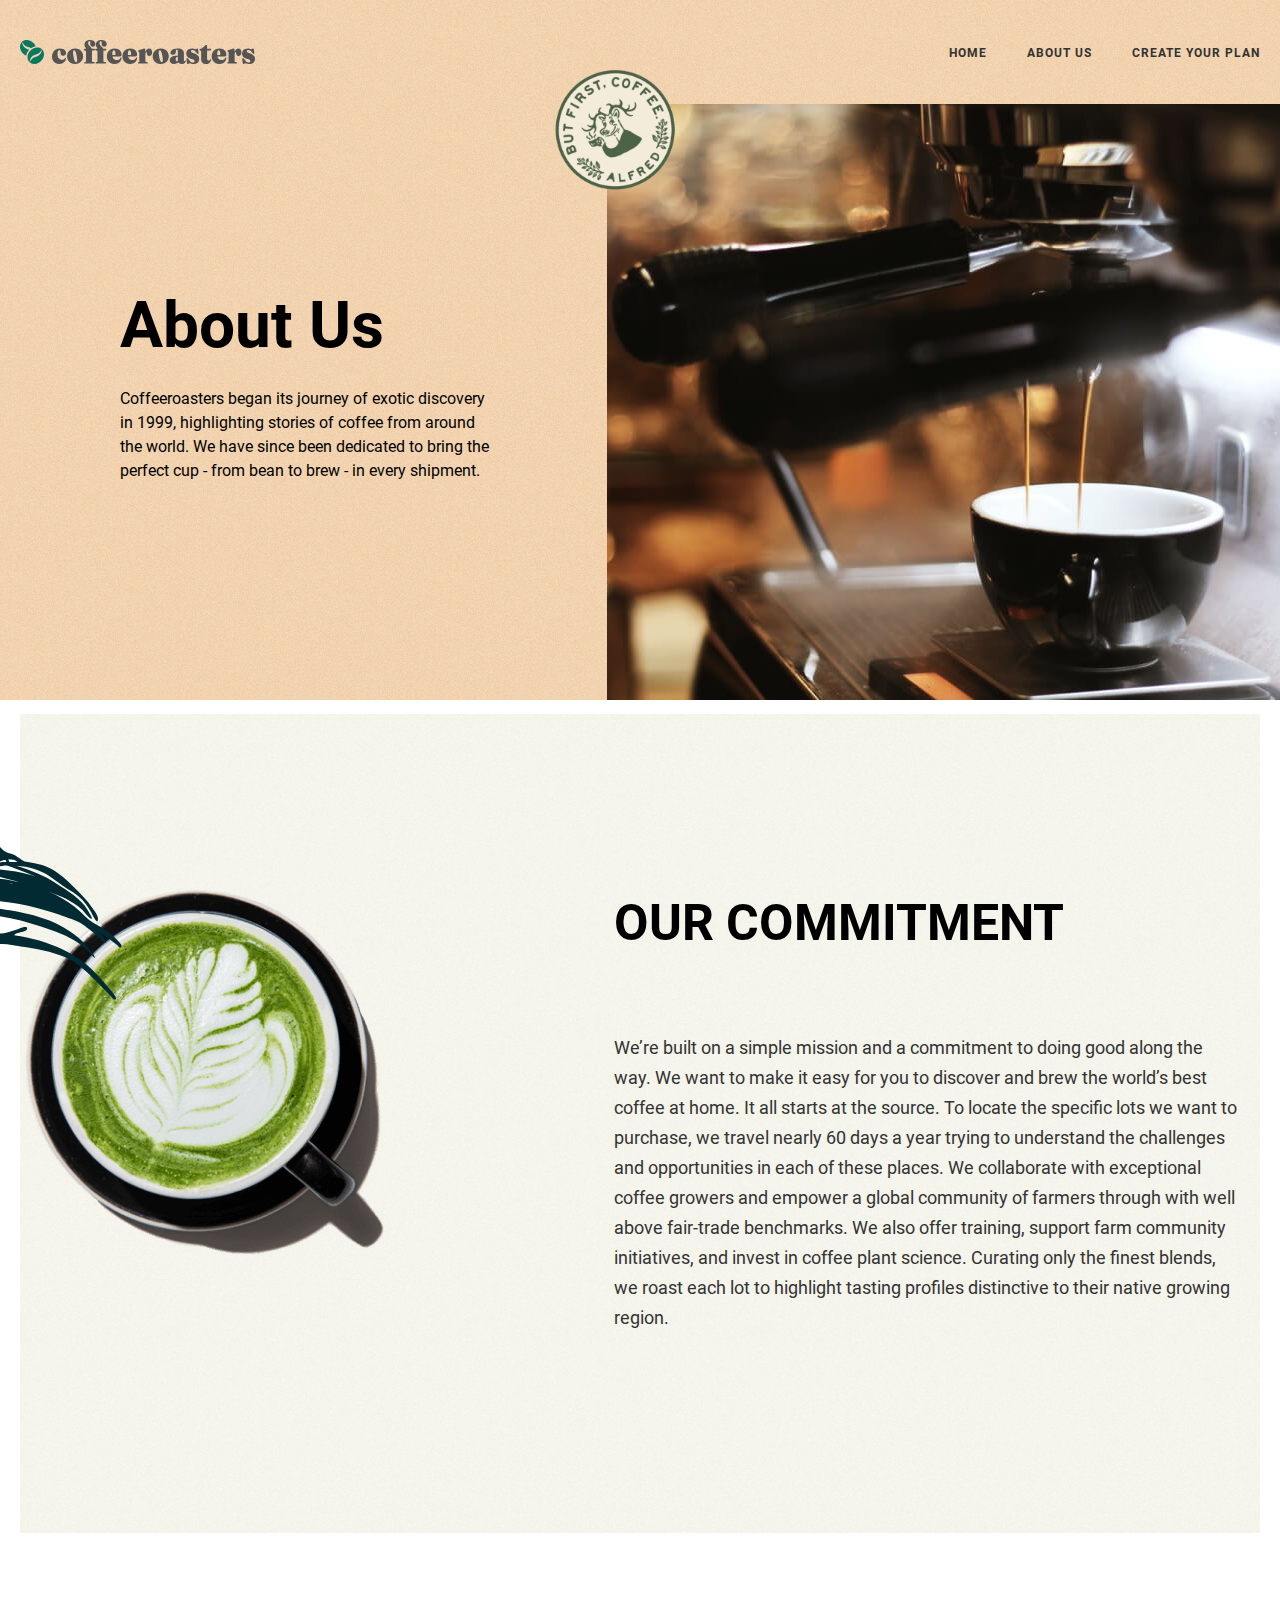
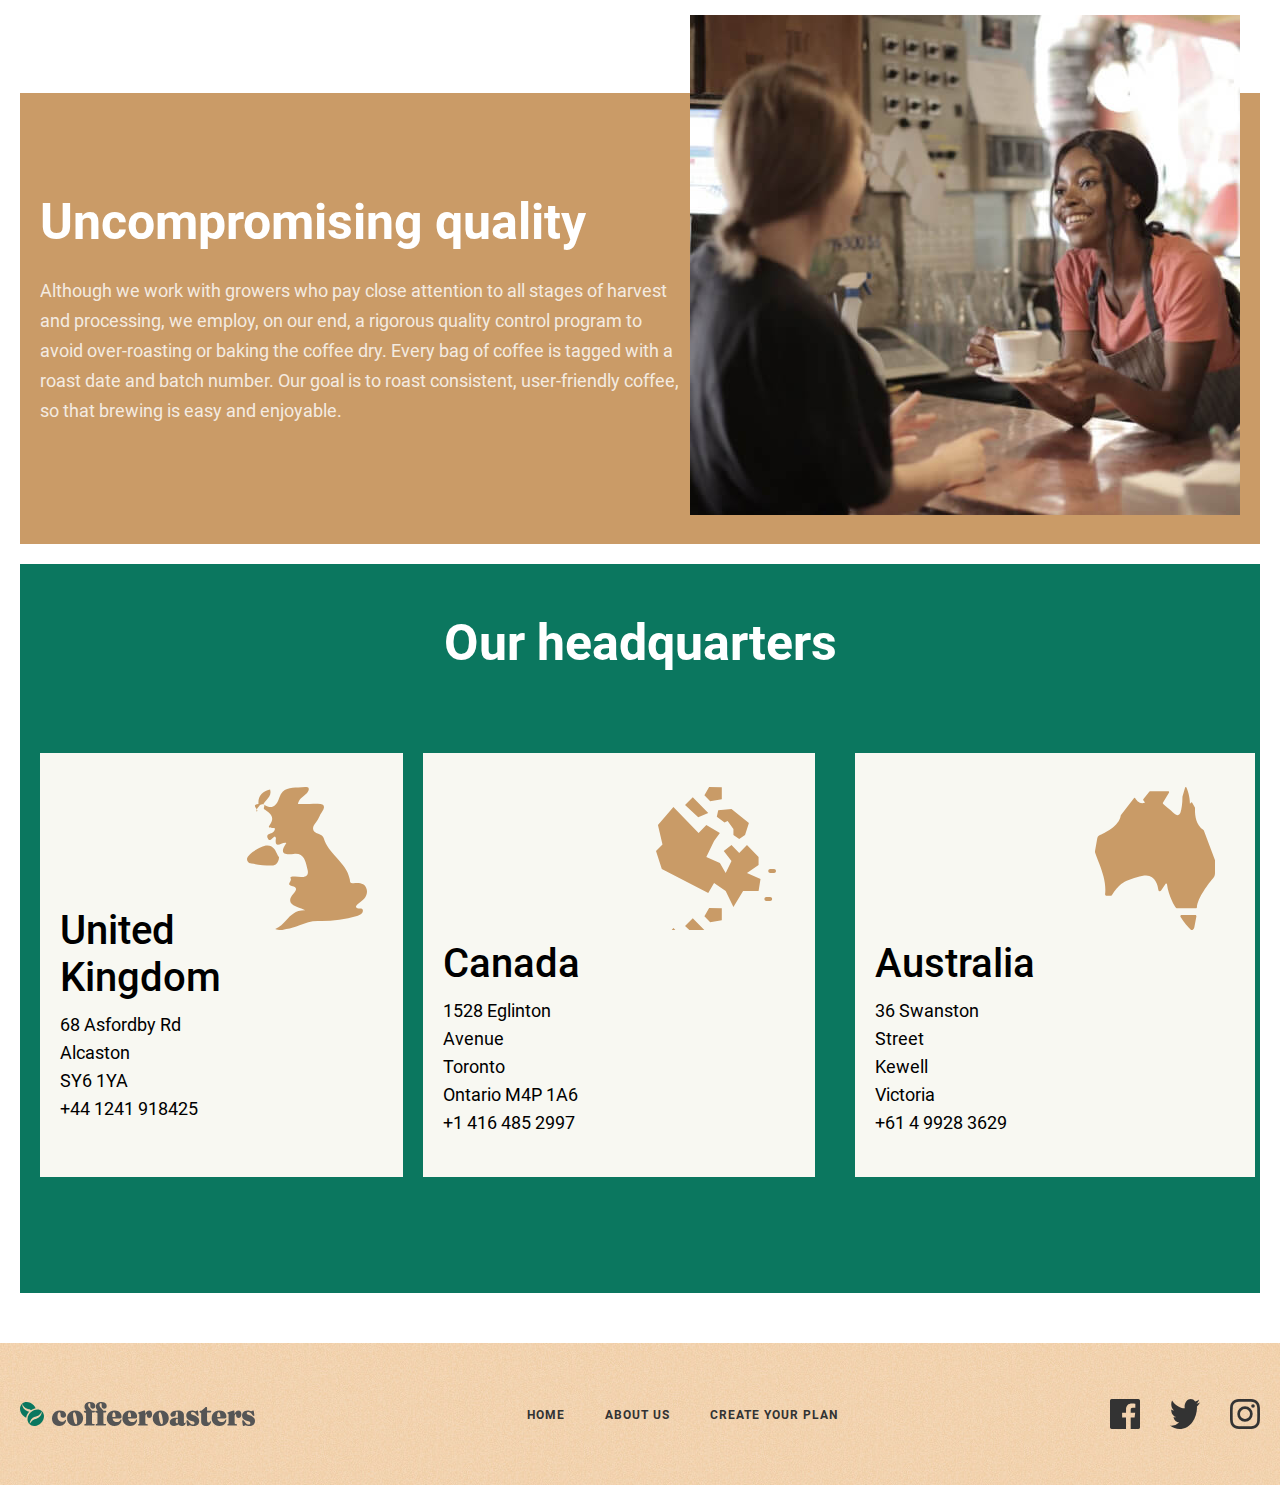
==== commit 86a4540f: "add creat plan page" ====
--- a/about-us.html
+++ b/about-us.html
@@ -30,7 +30,7 @@
                             <a class="sitenav-link" href="./about-us.html">ABOUT US</a>
                         </li>
                         <li class="sitenav-item">
-                            <button class="sitenav-link js-modal-btn" type="button">Create your plan</button>
+                            <a class="sitenav-link" href="./creat-plan.html">Create your plan</a>
                         </li>
                     </ul>
                 </nav>
@@ -160,7 +160,7 @@
                             <a class="sitenav-link" href="./about-us.html">ABOUT US</a>
                         </li>
                         <li class="sitenav-item">
-                            <a class="sitenav-link" href="#">Create your plan</a>
+                            <a class="sitenav-link" href="./creat-plan.html">Create your plan</a>
                         </li>
                     </ul>
                 </nav>
@@ -184,23 +184,6 @@
             </div>
         </div>
     </footer>
-        <!-- modal start -->
-        <div class="modal">
-            <div class="modal-wrapper">
-                <div class="modal-title-wrapper">
-                    <h3 class="modal-title">order Summary</h3>
-                </div>
-                <div class="modal-inner">
-                    <h4 class="modal-strong-inner">“I drink my coffee as <span class="modal-inner-text">Filter</span> , with a <span class="modal-inner-text">Decaf</span> type of bean. <span class="modal-inner-text">250g</span> ground ala <span class="modal-inner-text">Cafetiére</span>, sent to me <span class="modal-inner-text">Every Week</span>.”</h4>
-                    <p class="modal-text">Is this correct? You can proceed to checkout or go back to plan selection if something is off. Subscription discount codes can also be redeemed at the checkout. </p>
-                    <div class="modal-inner-wrapper">
-                        <span class="modal-inner-price">$14.00/ mo</span>
-                        <button class="modal-inner-btn" type="button">Checkout</button>
-                    </div>
-                </div>
-            </div>
-        </div>
-    <script src="./js/main.js"></script>
 </body>
 
 </html>--- a/css/main.css
+++ b/css/main.css
@@ -5,6 +5,14 @@
 * Browsers: last 4 version
 */
 
+/*
+* Prefixed by https://autoprefixer.github.io
+* PostCSS: v8.4.14,
+* Autoprefixer: v10.4.7
+* Browsers: last 4 version
+*/
+
+
 :root {
     --clr-black: #000;
     --clr-dark: #333333;
@@ -15,7 +23,7 @@
 
 *{
     -webkit-box-sizing: border-box;
-            box-sizing: border-box;
+    box-sizing: border-box;
 }
 
 @font-face {
@@ -63,7 +71,7 @@
     border: 0;
     white-space: nowrap;
     -webkit-clip-path: inset(100%);
-            clip-path: inset(100%);
+    clip-path: inset(100%);
     clip: rect(0 0 0 0);
     overflow: hidden;
 }
@@ -123,11 +131,11 @@
     display: -ms-flexbox;
     display: flex;
     -webkit-box-pack: justify;
-        -ms-flex-pack: justify;
-            justify-content: space-between;
+    -ms-flex-pack: justify;
+    justify-content: space-between;
     -webkit-box-align: center;
-        -ms-flex-align: center;
-            align-items: center;
+    -ms-flex-align: center;
+    align-items: center;
 }
 
 .sitenav-list{
@@ -135,8 +143,8 @@
     display: -ms-flexbox;
     display: flex;
     -webkit-box-align: center;
-        -ms-flex-align: center;
-            align-items: center;
+    -ms-flex-align: center;
+    align-items: center;
     margin: 0;
     padding-left: 0;
     list-style: none;
@@ -182,11 +190,11 @@
     display: -ms-flexbox;
     display: flex;
     -webkit-box-pack: justify;
-        -ms-flex-pack: justify;
-            justify-content: space-between;
+    -ms-flex-pack: justify;
+    justify-content: space-between;
     -webkit-box-align: center;
-        -ms-flex-align: center;
-            align-items: center;
+    -ms-flex-align: center;
+    align-items: center;
 }
 
 .hero-info-wrapper{
@@ -472,8 +480,8 @@
     z-index: 4;
     background-image: url("../images/text.png");
     -webkit-transform: translate(-37%, -34%);
-        -ms-transform: translate(-37%, -34%);
-            transform: translate(-37%, -34%);
+    -ms-transform: translate(-37%, -34%);
+    transform: translate(-37%, -34%);
     content: "";
 }
 
@@ -570,11 +578,11 @@
     display: flex;
     -webkit-box-orient: vertical;
     -webkit-box-direction: normal;
-        -ms-flex-direction: column;
-            flex-direction: column;
+    -ms-flex-direction: column;
+    flex-direction: column;
     -webkit-box-pack: center;
-        -ms-flex-pack: center;
-            justify-content: center;
+    -ms-flex-pack: center;
+    justify-content: center;
     width: calc(100% / 3);
     padding: 140px 182px 40px 20px;
     background-color: #f8f8f2;
@@ -632,7 +640,6 @@
 
 .how-it-works {
     position: relative;
-    
     padding-top: 50px;
     padding-bottom: 50px;
     margin-top: 293px;
@@ -653,9 +660,16 @@
     background-image: url(../images/cosmos.png);
     background-repeat: no-repeat;
     -webkit-transform: rotate(8deg);
-        -ms-transform: rotate(8deg);
-            transform: rotate(8deg);
-    content: "";
+    -ms-transform: rotate(8deg);
+    transform: rotate(8deg);
+    content: "";
+}
+.it-works{
+    margin: 20px;
+}
+
+.it-works::after{
+    content: none;
 }
 
 .how-it-works-inner-title {
@@ -679,9 +693,6 @@
     background-position: center;
 }
 
-.how-it-works-inner-item {
-}
-
 .how-it-works-inner-item:nth-child(2){
     margin-right: 393px;
     margin-left: 393px;
@@ -700,11 +711,11 @@
     display: -ms-flexbox;
     display: flex;
     -webkit-box-pack: justify;
-        -ms-flex-pack: justify;
-            justify-content: space-between;
+    -ms-flex-pack: justify;
+    justify-content: space-between;
     -webkit-box-align: center;
-        -ms-flex-align: center;
-            align-items: center;
+    -ms-flex-align: center;
+    align-items: center;
     margin-top: 20px;
     margin-bottom: 60px;
     
@@ -761,25 +772,252 @@
     border-radius: 100px;
 }
 
-.site-fotter-wrapper{
+.creat-plan-section{
+    padding: 50px 0;
+}
+
+/* creat me plan section start */
+.creat-plan-section-wrapper {
     display: -webkit-box;
     display: -ms-flexbox;
     display: flex;
     -webkit-box-pack: justify;
         -ms-flex-pack: justify;
             justify-content: space-between;
+}
+.creat-plan-section-inner {
+    display: -webkit-box;
+    display: -ms-flexbox;
+    display: flex;
+    -webkit-box-orient: vertical;
+    -webkit-box-direction: normal;
+        -ms-flex-direction: column;
+            flex-direction: column;
+}
+.creat-plan-section-inner-link {
+    display: inline-block;
+    font-weight: 500;
+    font-size: 28px;
+    line-height: 33px;
+    margin-bottom: 35px;
+    font-variant: small-caps;
+    text-transform: uppercase;
+    color: #555555;
+    border-bottom: 3px dashed transparent;
+}
+.creat-plan-section-inner-link:hover{
+    color: #000000;
+    border-bottom: 3px dashed #C99B67;
+}
+.site-inner-form {
+}
+.site-inner-form-list {
+    margin: 0;
+}
+.site-inner-form-item {
+    position: relative;
+    margin-bottom: 60px;
+}
+
+.drink::after {
+    position: absolute;
+    z-index: 1;
+    top: calc(50% + 51px);
+    left: calc(50% + 364px);
+    background-image: url(../images/leaf-second.png) ;
+    background-repeat: no-repeat;
+    background-size: 100%;
+    width: 400px;
+    height: 450px;
+    content: "";
+}
+.cofe::after {
+    position: absolute;
+    z-index: 0;
+    top: calc(50% - 191px);
+    left: calc(50% + 371px);
+    width: 253px;
+    height: 215px;
+    background-image: url(../images/leaf-five.svg) ;
+    background-repeat: no-repeat;
+    content: "";
+}
+.kg::before {
+    position: absolute;
+    z-index: 1;
+    top: calc(50% - 127px);
+    left: calc(50% - 1149px);
+    width: 253px;
+    height: 215px;
+    background-image: url(../images/leaf-first.png) ;
+    background-size: 100%;
+    background-repeat: no-repeat;
+    content: "";
+}
+
+.deliver::before{
+    position: absolute;
+    z-index: 1;
+    top: calc(50% - 110px);
+    left: calc(50% - 1244px);
+    width: 253px;
+    height: 215px;
+    background-image: url(../images/leaf-four.png) ;
+    background-size: contain;
+    background-repeat: no-repeat;
+    content: "";
+}
+
+.site-inner-form-item:last-child{
+    margin-bottom: 100px;
+}
+.site-inner-form-item-details {
+    display: -webkit-box;
+    display: -ms-flexbox;
+    display: flex;
     -webkit-box-align: center;
         -ms-flex-align: center;
             align-items: center;
 }
-
-.site-footer-wrapper-list {
+.site-inner-form-item-summery {
     display: -webkit-box;
     display: -ms-flexbox;
     display: flex;
     -webkit-box-align: center;
         -ms-flex-align: center;
             align-items: center;
+    font-weight: 700;
+    font-size: 34px;
+    line-height: 47px;
+    list-style: none;
+    font-variant: small-caps;
+    text-transform: uppercase;
+    margin-bottom: 20px;
+    color: #000000;
+    
+}
+.site-inner-form-item-summery::after{
+    width: 40px;
+    height: 40px;
+    margin-left: 56px;
+    background-image: url("../images/to-down.svg");
+    background-repeat: no-repeat;
+    content: "";
+}
+.site-inner-form-item-label-wrapper{
+    display: -webkit-box;
+    display: -ms-flexbox;
+    display: flex;
+}
+.site-inner-form-item-label {
+    display: inline;
+    margin: 0;
+    
+}
+.second-label{
+    margin-right: 19px;
+    margin-left: 19px;
+}
+
+.site-inner-form-item-label-inner{
+    width: 208px;
+    height: 220px;
+    padding: 30px 15px 56px 15px;
+    background-color: #0a775f33;
+    
+}
+
+.user-input:checked ~ .site-inner-form-item-label-inner{
+    color:#fff;
+    background-color: #0A775F;
+}
+
+.site-inner-form-item-label-inner{
+    color: #fff;
+    color: #333333;
+    
+}
+.site-inner-form-item-title {
+    display: block;
+    font-weight: 500;
+    font-size: 24px;
+    line-height: 28px;
+    font-variant: small-caps;
+    text-transform: uppercase;
+    margin-bottom: 10px;
+}
+.site-inner-form-item-desc {
+    font-size: 18px;
+    line-height: 24px;
+}
+
+.creat-plan-bottom-wrapper {
+    width: 660px;
+    height: 181px;
+    margin-bottom: 20px;
+    padding: 40px 20px;
+    background-color: #C99B67;
+}
+.creat-plan-bottom-wrapper-title {
+    font-size: 16px;
+    line-height: 19px;
+    margin-bottom: 14px;
+    text-transform: uppercase;    
+    color: #FFFFFF;
+}
+.creat-plan-bottom-wrapper-desc {
+    font-weight: 500;
+    font-size: 24px;
+    line-height: 34px;
+    color: #FFFFFF;    
+}
+.green-text {
+    color: #333333;
+}
+
+.site-inner-form-btn{
+    display: block;
+    width: 200px;
+    font-weight: 500;
+    font-size: 16px;
+    line-height: 19px;
+    text-align: center;
+    letter-spacing: 1px;
+    margin-right: 0;
+    margin-left: auto;
+    padding: 16px 24px;
+    text-transform: uppercase;
+    color: #FFFFFF;
+    border: 0;
+    background: #0A775F;
+    border-radius: 100px;
+}
+
+/* creat me plan section finish */
+
+
+
+
+/* footer section start */
+.site-fotter-wrapper{
+    display: -webkit-box;
+    display: -ms-flexbox;
+    display: flex;
+    -webkit-box-pack: justify;
+    -ms-flex-pack: justify;
+    justify-content: space-between;
+    -webkit-box-align: center;
+    -ms-flex-align: center;
+    align-items: center;
+}
+
+.site-footer-wrapper-list {
+    display: -webkit-box;
+    display: -ms-flexbox;
+    display: flex;
+    -webkit-box-align: center;
+    -ms-flex-align: center;
+    align-items: center;
 }
 
 .site-footer-wrapper-item:nth-child(2){
@@ -812,19 +1050,40 @@
     width: 561px;
     height: 485px;
     margin: 5% auto;
+    -webkit-animation-name: modal-animation;
+    animation-name: modal-animation;
+    -webkit-animation-duration: 1s;
+    animation-duration: 1s;
+    -webkit-animation-iteration-count: none;
+    animation-iteration-count: none;
+    animation-direction: alternate-reverse;
+    -webkit-animation-timing-function: linear;
+    animation-timing-function: linear;
+    -webkit-animation-fill-mode: forwards;
+    animation-fill-mode: forwards;
+}
+
+@-webkit-keyframes modal-animation{
+    from{
+        -webkit-transform: translateY(0);
+                transform: translateY(0);
+        
+    }
+    to{
+        -webkit-transform: translateY(-100%);
+                transform: translateY(-100%);
+    }
 }
 
 @keyframes modal-animation{
     from{
-        width: 561px;
-        height: 485px;
-        margin-top: 157px;
-
+        -webkit-transform: translateY(0);
+                transform: translateY(0);
+        
     }
     to{
-        width: 561px;
-        height: 485px;
-        margin-top: -300px;
+        -webkit-transform: translateY(-100%);
+                transform: translateY(-100%);
     }
 }
 
@@ -838,13 +1097,8 @@
     
     background: #F6F6F6;
     border-radius: 20px;
-
-    animation-name: modal-animation;
-    animation-duration: 3s;
-    animation-iteration-count: none;
-    animation-direction: alternate-reverse;
-    animation-timing-function: linear;
-    animation-fill-mode: forwards;
+    
+    
     
 }
 
@@ -890,11 +1144,11 @@
     display: -ms-flexbox;
     display: flex;
     -webkit-box-pack: justify;
-        -ms-flex-pack: justify;
-            justify-content: space-between;
+    -ms-flex-pack: justify;
+    justify-content: space-between;
     -webkit-box-align: center;
-        -ms-flex-align: center;
-            align-items: center;
+    -ms-flex-align: center;
+    align-items: center;
 }
 .modal-inner-price {
     font-weight: 500;
--- a/css/main.min.css
+++ b/css/main.min.css
@@ -1,2 +1,2 @@
 /*! normalize.css v8.0.1 | MIT License | github.com/necolas/normalize.css */button,hr,input{overflow:visible}progress,sub,sup{vertical-align:baseline}[type=checkbox],[type=radio],legend{box-sizing:border-box;padding:0}html{line-height:1.15;-webkit-text-size-adjust:100%}body{margin:0}details,main{display:block}h1{font-size:2em;margin:.67em 0}hr{box-sizing:content-box;height:0}code,kbd,pre,samp{font-family:monospace,monospace;font-size:1em}a{background-color:transparent}abbr[title]{border-bottom:none;text-decoration:underline;text-decoration:underline dotted}b,strong{font-weight:bolder}small{font-size:80%}sub,sup{font-size:75%;line-height:0;position:relative}sub{bottom:-.25em}sup{top:-.5em}img{border-style:none}button,input,optgroup,select,textarea{font-family:inherit;font-size:100%;line-height:1.15;margin:0}button,select{text-transform:none}[type=button],[type=reset],[type=submit],button{-webkit-appearance:button}[type=button]::-moz-focus-inner,[type=reset]::-moz-focus-inner,[type=submit]::-moz-focus-inner,button::-moz-focus-inner{border-style:none;padding:0}[type=button]:-moz-focusring,[type=reset]:-moz-focusring,[type=submit]:-moz-focusring,button:-moz-focusring{outline:ButtonText dotted 1px}fieldset{padding:.35em .75em .625em}legend{color:inherit;display:table;max-width:100%;white-space:normal}textarea{overflow:auto}[type=number]::-webkit-inner-spin-button,[type=number]::-webkit-outer-spin-button{height:auto}[type=search]{-webkit-appearance:textfield;outline-offset:-2px}[type=search]::-webkit-search-decoration{-webkit-appearance:none}::-webkit-file-upload-button{-webkit-appearance:button;font:inherit}summary{display:list-item}[hidden],template{display:none}
-body,h1,h2,h3,h4,p{margin:0}.create-plan,.sitenav-link,a{text-decoration:none}.hero,.site-header{background-image:url("../images/hero-bg.jpg")}.collections-list,.headquarters-item{-webkit-box-orient:vertical;-webkit-box-direction:normal}.choose-us-inner-title,.collection-item-title,.collections-title,.how-it-works-inner-title,.how-it-works-item-title,.modal-title,.sitenav-link{text-transform:uppercase}:root{--clr-black:#000;--clr-dark:#333333;--clr-green:#0f775f;--font-weight-secondary:500;--font-weight-bold:700}*{-webkit-box-sizing:border-box;box-sizing:border-box}@font-face{font-family:Roboto;font-style:normal;font-weight:400;src:url("../fonts/roboto-v30-latin-regular.woff2") format("woff2"),url("../fonts/roboto-v30-latin-regular.woff") format("woff")}@font-face{font-family:Roboto;font-style:normal;font-weight:500;src:url("../fonts/roboto-v30-latin-500.woff2") format("woff2"),url("../fonts/roboto-v30-latin-500.woff") format("woff")}@font-face{font-family:Roboto;font-style:normal;font-weight:700;src:url("../fonts/roboto-v30-latin-700.woff2") format("woff2"),url("../fonts/roboto-v30-latin-700.woff") format("woff")}body{padding:0;font-family:Roboto,Arial,sans-serif;font-weight:400;overflow-x:hidden}.visually-hidden{position:absolute;width:1px;height:1px;margin:-1px;padding:0;border:0;white-space:nowrap;-webkit-clip-path:inset(100%);clip-path:inset(100%);clip:rect(0 0 0 0);overflow:hidden}.choose-us,.collection-item,.hero-img-box,.our-commitment-wrapper{position:relative}ul{padding-left:0;list-style:none}img{display:block;height:auto}.container{max-width:1340px;margin-right:auto;margin-left:auto;padding-right:20px;padding-left:20px}.text-white{color:#fff}.wrapper{display:-webkit-box;display:-ms-flexbox;display:flex}.site-header{padding:40px 0}.hero-wrapper,.modal-inner-wrapper,.site-fotter-wrapper,.site-header-wrapper{display:-webkit-box;display:-ms-flexbox;display:flex;-webkit-box-pack:justify;-ms-flex-pack:justify;justify-content:space-between;-webkit-box-align:center;-ms-flex-align:center;align-items:center}.collections-list,.sitenav-list{display:-webkit-box;display:-ms-flexbox}.sitenav-list{display:flex;-webkit-box-align:center;-ms-flex-align:center;align-items:center;margin:0;padding-left:0;list-style:none}.hero-title,.our-commitment{margin-bottom:24px}.sitenav-link{font-weight:700;font-size:12px;line-height:14px;letter-spacing:1px;border:0;color:var(--clr-dark);background-color:transparent}.sitenav-item:nth-child(2){margin:0 40px}.create-plan{display:inline-block;padding:16px 24px;font-weight:500;line-height:19px;letter-spacing:1px;color:#fff;border-radius:100px}.hero{padding-left:100px}.hero-info-wrapper{width:465px}.hero-title{font-weight:700;font-size:64px;line-height:75px;margin-top:0}.hero-desc{width:372px;line-height:24px;margin-top:0;margin-bottom:34px;color:#000}.hero-link{background-color:#0a775f}.hero-img-box{z-index:1;right:-5%}.hero-img-box::before{position:absolute;top:-9%;left:-10%;z-index:2;width:160px;height:160px;background-image:url("../images/but-first-cofe.png");background-repeat:no-repeat;background-size:contain;content:""}.collection-item::before,.collections-inner::before{position:absolute;width:402px;height:300px;content:""}.collections-section{margin:14px 20px 20px;padding:50px 0;background-image:url("../images/list-bg.png");background-size:cover}.our-commitment-section{position:relative;z-index:1;padding-top:180px;padding-bottom:200px;background-image:url("../images/cup.png"),url("../images/list-bg.png");background-size:360px 364px,cover;background-position:calc(50% - 435px) calc(50% - 52px),left;background-repeat:no-repeat;content:""}.choose-us,.quality{background-image:url("../images/choose-us-bg.jpg")}.collections-wrapper{text-align:center}.collections-inner{display:block;width:626px;margin-right:0;margin-left:auto}.collections-inner::before{top:-159px;left:-320px;background-image:url("../images/Vector.svg");background-size:cover}.collections-title{margin:0 0 80px;font-weight:700;font-size:50px;line-height:59px;color:var(--clr-black)}.collections-desc{font-size:18px;line-height:30px;color:var(--clr-dark)}.our-commitment-desc{font-size:18px;line-height:30px;color:#333}.collections-list{display:flex;-ms-flex-direction:column;flex-direction:column}.choose-us-inner-list,.collection-item{display:-webkit-box;display:-ms-flexbox}.collection-item{display:flex;-webkit-box-align:center;-ms-flex-align:center;align-items:center}.collection-item::before{background-size:cover}.collection-item:first-child::before{top:-35%;left:-28%;background-image:url(../images/leaf-first.png);content:""}.collection-item:nth-child(2)::before{bottom:-60%;right:-24%;width:392px;height:477px;background-image:url("../images/leaf-second.png");z-index:3;content:""}.collection-item:nth-child(3)::before{top:-22%;right:-21%;width:253px;height:215px;background-image:url("../images/leaf-third.png");-webkit-transform:rotate(210deg);-ms-transform:rotate(210deg);transform:rotate(210deg);content:""}.collection-item:nth-child(4)::before{top:-15%;left:-31%;width:316px;height:269px;background-image:url("../images/leaf-four.png");background-size:contain;content:""}.collection-item:nth-child(2n){-webkit-box-orient:horizontal;-webkit-box-direction:reverse;-ms-flex-direction:row-reverse;flex-direction:row-reverse;-webkit-box-pack:space-evenly;-ms-flex-pack:space-evenly;justify-content:space-evenly}.collection-item:nth-child(2n) img{margin-right:0}.collection-img{margin-right:177px}.collection-desc-wrapper{text-align:left;width:396px}.collection-item-title{font-weight:var(--font-weight-secondary);font-size:48px;line-height:56px;margin-top:0;margin-bottom:10px;color:var(--clr-dark)}.collection-item-description{font-size:22px;line-height:34px;margin:0;color:var(--clr-dark)}.choose-us{padding-top:50px;padding-bottom:420px;margin:20px}.choose-us-inner{width:548px;margin:0 auto}.choose-us-inner-title{font-weight:700;font-size:50px;line-height:59px;margin-top:0;margin-bottom:10px;text-align:center;color:#fff}.choose-us-inner-desc{font-size:16px;line-height:28px;text-align:center;color:#fff;opacity:.8;margin:0 0 80px}.choose-us-inner-list{position:absolute;display:flex;margin:0;padding-bottom:80px}.headquarters-item,.quality-wrapper{display:-webkit-box;display:-ms-flexbox}.choose-us-inner-list::before{position:absolute;top:0;left:0;width:140px;height:144px;z-index:4;background-image:url("../images/text.png");-webkit-transform:translate(-37%,-34%);-ms-transform:translate(-37%,-34%);transform:translate(-37%,-34%);content:""}.choose-us-inner-item{width:433px}.choose-us-inner-item:nth-child(2),.how-it-works-item:nth-child(2){margin-right:15px;margin-left:15px}.choose-us-inner-item-img{margin-bottom:28px}.choose-us-inner-item-title{font-weight:500;font-size:30px;line-height:35px;margin-top:0;margin-bottom:10px;text-transform:uppercase;color:var(--clr-dark)}.choose-us-inner-item-desc{font-size:18px;line-height:28px;color:var(--clr-dark);margin:0}.quality{margin:160px 20px 20px;background-size:contain}.quality-wrapper{position:relative;display:flex}.quality-wrapper-img{position:absolute;top:-78px;right:0}.quality-inner{padding-top:100px;padding-bottom:118px;width:54%}.quality-wrapper-title{margin-bottom:24px;font-size:50px;line-height:59px}.quality-wrapper-desc{font-size:18px;line-height:30px;opacity:.8}.headquarters{margin:20px 20px 50px;padding-top:50px;padding-bottom:100px;background-image:url("../images/green-bg.jpg")}.headquarters-title{margin-bottom:80px;font-size:50px;text-align:center;line-height:59px}.headquarters-item{position:relative;display:flex;-ms-flex-direction:column;flex-direction:column;-webkit-box-pack:center;-ms-flex-pack:center;justify-content:center;width:calc(100% / 3);padding:140px 182px 40px 20px;background-color:#f8f8f2}.headquarters-item:nth-child(2){padding:187px 235px 40px 20px;margin:0 20px}.headquarters-item:nth-child(3){padding:187px 229px 40px 20px;margin:0 20px}.headquarters-item::before{position:absolute;top:8%;right:10%;width:120px;height:143px;content:""}.headquarters-item:first-child::before{background-image:url("../images/UK.svg")}.headquarters-item:nth-child(2)::before{background-image:url("../images/canada.svg")}.headquarters-item:nth-child(3)::before{background-image:url("../images/australlia.svg");background-size:120px 143px}.headquarters-item-title{margin-bottom:10px;font-weight:500;font-size:40px;line-height:47px;color:var(--clr-black)}.headquarters-item-text{font-size:18px;line-height:28px;color:var(--clr-black)}.how-it-works{position:relative;padding-top:50px;padding-bottom:50px;margin:293px 20px 50px;background-image:url(../images/green-bg.jpg);background-size:center}.how-it-works::after{position:absolute;top:45px;right:calc(50% - 626px);width:226px;height:168px;z-index:4;background-image:url(../images/cosmos.png);background-repeat:no-repeat;-webkit-transform:rotate(8deg);-ms-transform:rotate(8deg);transform:rotate(8deg);content:""}.how-it-works-inner-title{font-weight:700;font-size:50px;line-height:59px;margin-top:0;margin-bottom:80px;text-align:center;color:#fff}.how-it-works-inner-list{display:-webkit-box;display:-ms-flexbox;display:flex;width:966px;margin:0;background-image:url("../images/line.png");background-repeat:no-repeat;background-position:center}.how-it-works-inner-item:nth-child(2){margin-right:393px;margin-left:393px}.how-it-works-inner-item-box{display:inline-block;width:60px;height:60px;background-color:#f8f8f2;border:4px solid #c99b67}.how-it-works-list{display:block;display:-webkit-box;display:-ms-flexbox;display:flex;-webkit-box-pack:justify;-ms-flex-pack:justify;justify-content:space-between;-webkit-box-align:center;-ms-flex-align:center;align-items:center;margin-top:20px;margin-bottom:60px}.how-it-works-item{display:inline-block;width:433px;padding:20px 20px 40px;background-color:#f8f8f2}.how-it-works-item-number{display:block;font-weight:400;font-size:64px;line-height:75px;text-align:end;margin-bottom:45px;color:var(--clr-dark);opacity:.8}.how-it-works-item-title{width:341px;font-weight:500;font-size:40px;line-height:47px;margin-top:0;margin-bottom:10px;color:var(--clr-dark)}.how-it-works-item-desc{font-size:18px;line-height:28px;margin:0;color:var(--clr-dark)}.how-it-works-btn{display:block;width:193px;height:51px;font-weight:500;font-size:16px;margin:0 auto;line-height:19px;text-align:center;letter-spacing:1px;padding:16px 24px;color:#fff;background-color:#c99b67;border-radius:100px}.site-footer-wrapper-list{display:-webkit-box;display:-ms-flexbox;display:flex;-webkit-box-align:center;-ms-flex-align:center;align-items:center}.site-footer-wrapper-item:nth-child(2){margin-right:30px;margin-left:30px}.site-footer-wrapper-item-image{width:30px;height:30px}.modal{position:fixed;top:0;left:0;z-index:10;display:none;width:100%;height:100%;background-color:#00000080}.modal-open{display:block}.modal-wrapper{width:561px;height:485px;margin:5% auto}.modal-title-wrapper{padding:19px 30px;background-color:#c99b67}.modal-title{font-weight:700;font-size:44px;line-height:52px;text-align:start;color:#fff}.modal-inner-text,.modal-strong-inner{font-weight:500;font-size:24px;line-height:34px}.modal-inner{padding:50px 32px;background-color:#fff}.modal-strong-inner{margin-bottom:10px;color:#000}.modal-inner-text{color:#0a775f}.modal-text{font-weight:400;font-size:18px;line-height:26px;margin-bottom:50px;color:#333;opacity:.8}.modal-inner-price{font-weight:500;font-size:24px;line-height:28px;color:#000}.modal-inner-btn{font-weight:500;font-size:20px;line-height:23px;text-align:center;letter-spacing:1px;padding:16px 24px;border:0;border-radius:100px;color:#fff;background:#0a775f}+.create-plan,.sitenav-link,a{text-decoration:none}.hero,.site-header{background-image:url("../images/hero-bg.jpg")}.drink::after,.hero-img-box::before,.how-it-works-inner-list,.how-it-works::after,.our-commitment-section{background-repeat:no-repeat}.creat-plan-section-inner-link,.site-inner-form-item-summery,.site-inner-form-item-title{font-variant:small-caps;text-transform:uppercase}:root{--clr-black:#000;--clr-dark:#333333;--clr-green:#0f775f;--font-weight-secondary:500;--font-weight-bold:700}*{-webkit-box-sizing:border-box;box-sizing:border-box}@font-face{font-family:Roboto;font-style:normal;font-weight:400;src:url("../fonts/roboto-v30-latin-regular.woff2") format("woff2"),url("../fonts/roboto-v30-latin-regular.woff") format("woff")}@font-face{font-family:Roboto;font-style:normal;font-weight:500;src:url("../fonts/roboto-v30-latin-500.woff2") format("woff2"),url("../fonts/roboto-v30-latin-500.woff") format("woff")}@font-face{font-family:Roboto;font-style:normal;font-weight:700;src:url("../fonts/roboto-v30-latin-700.woff2") format("woff2"),url("../fonts/roboto-v30-latin-700.woff") format("woff")}body{margin:0;padding:0;font-family:Roboto,Arial,sans-serif;font-weight:400;overflow-x:hidden}.visually-hidden{position:absolute;width:1px;height:1px;margin:-1px;padding:0;border:0;white-space:nowrap;-webkit-clip-path:inset(100%);clip-path:inset(100%);clip:rect(0 0 0 0);overflow:hidden}.choose-us,.collection-item,.hero-img-box,.our-commitment-wrapper{position:relative}ul{padding-left:0;list-style:none}img{display:block;height:auto}.site-inner-form-list,h1,h2,h3,h4,p{margin:0}.container{max-width:1340px;margin-right:auto;margin-left:auto;padding-right:20px;padding-left:20px}.text-white{color:#fff}.site-inner-form-item-label-wrapper,.wrapper{display:-webkit-box;display:-ms-flexbox;display:flex}.site-header{padding:40px 0}.hero-wrapper,.modal-inner-wrapper,.site-fotter-wrapper,.site-header-wrapper{display:-webkit-box;display:-ms-flexbox;display:flex;-webkit-box-pack:justify;-ms-flex-pack:justify;justify-content:space-between;-webkit-box-align:center;-ms-flex-align:center;align-items:center}.sitenav-list{display:-webkit-box;display:-ms-flexbox;display:flex;-webkit-box-align:center;-ms-flex-align:center;align-items:center;margin:0;padding-left:0;list-style:none}.hero-title,.our-commitment{margin-bottom:24px}.sitenav-link{font-weight:700;font-size:12px;line-height:14px;letter-spacing:1px;border:0;text-transform:uppercase;color:var(--clr-dark);background-color:transparent}.sitenav-item:nth-child(2){margin:0 40px}.create-plan{display:inline-block;padding:16px 24px;font-weight:500;line-height:19px;letter-spacing:1px;color:#fff;border-radius:100px}.hero{padding-left:100px}.hero-info-wrapper{width:465px}.hero-title{font-weight:700;font-size:64px;line-height:75px;margin-top:0}.hero-desc{width:372px;line-height:24px;margin-top:0;margin-bottom:34px;color:#000}.hero-link{background-color:#0a775f}.hero-img-box{z-index:1;right:-5%}.hero-img-box::before{position:absolute;top:-9%;left:-10%;z-index:2;width:160px;height:160px;background-image:url("../images/but-first-cofe.png");background-size:contain;content:""}.collection-item::before,.collections-inner::before{position:absolute;width:402px;height:300px;content:""}.collections-section{margin:14px 20px 20px;padding:50px 0;background-image:url("../images/list-bg.png");background-size:cover}.our-commitment-section{position:relative;z-index:1;padding-top:180px;padding-bottom:200px;background-image:url("../images/cup.png"),url("../images/list-bg.png");background-size:360px 364px,cover;background-position:calc(50% - 435px) calc(50% - 52px),left;content:""}.choose-us,.quality{background-image:url("../images/choose-us-bg.jpg")}.collections-wrapper{text-align:center}.collections-inner{display:block;width:626px;margin-right:0;margin-left:auto}.collections-inner::before{top:-159px;left:-320px;background-image:url("../images/Vector.svg");background-size:cover}.collections-title{margin:0 0 80px;font-weight:700;font-size:50px;text-transform:uppercase;line-height:59px;color:var(--clr-black)}.collections-desc{font-size:18px;line-height:30px;color:var(--clr-dark)}.our-commitment-desc{font-size:18px;line-height:30px;color:#333}.collections-list,.creat-plan-section-inner{display:-webkit-box;display:-ms-flexbox;display:flex;-webkit-box-orient:vertical;-webkit-box-direction:normal;-ms-flex-direction:column;flex-direction:column}.choose-us-inner-list,.collection-item{display:-webkit-box;display:-ms-flexbox}.collection-item{display:flex;-webkit-box-align:center;-ms-flex-align:center;align-items:center}.collection-item::before{background-size:cover}.collection-item:first-child::before{top:-35%;left:-28%;background-image:url(../images/leaf-first.png);content:""}.collection-item:nth-child(2)::before{bottom:-60%;right:-24%;width:392px;height:477px;background-image:url("../images/leaf-second.png");z-index:3;content:""}.collection-item:nth-child(3)::before{top:-22%;right:-21%;width:253px;height:215px;background-image:url("../images/leaf-third.png");-webkit-transform:rotate(210deg);-ms-transform:rotate(210deg);transform:rotate(210deg);content:""}.collection-item:nth-child(4)::before{top:-15%;left:-31%;width:316px;height:269px;background-image:url("../images/leaf-four.png");background-size:contain;content:""}.collection-item:nth-child(2n){-webkit-box-orient:horizontal;-webkit-box-direction:reverse;-ms-flex-direction:row-reverse;flex-direction:row-reverse;-webkit-box-pack:space-evenly;-ms-flex-pack:space-evenly;justify-content:space-evenly}.collection-item:nth-child(2n) img{margin-right:0}.collection-img{margin-right:177px}.collection-desc-wrapper{text-align:left;width:396px}.collection-item-title{font-weight:var(--font-weight-secondary);font-size:48px;line-height:56px;margin-top:0;margin-bottom:10px;text-transform:uppercase;color:var(--clr-dark)}.collection-item-description{font-size:22px;line-height:34px;margin:0;color:var(--clr-dark)}.choose-us{padding-top:50px;padding-bottom:420px;margin:20px}.choose-us-inner{width:548px;margin:0 auto}.choose-us-inner-title{font-weight:700;font-size:50px;line-height:59px;margin-top:0;margin-bottom:10px;text-transform:uppercase;text-align:center;color:#fff}.choose-us-inner-desc{font-size:16px;line-height:28px;text-align:center;color:#fff;opacity:.8;margin:0 0 80px}.choose-us-inner-list{position:absolute;display:flex;margin:0;padding-bottom:80px}.headquarters-item,.quality-wrapper{display:-webkit-box;display:-ms-flexbox}.choose-us-inner-list::before{position:absolute;top:0;left:0;width:140px;height:144px;z-index:4;background-image:url("../images/text.png");-webkit-transform:translate(-37%,-34%);-ms-transform:translate(-37%,-34%);transform:translate(-37%,-34%);content:""}.choose-us-inner-item{width:433px}.choose-us-inner-item:nth-child(2),.how-it-works-item:nth-child(2){margin-right:15px;margin-left:15px}.choose-us-inner-item-img{margin-bottom:28px}.choose-us-inner-item-title{font-weight:500;font-size:30px;line-height:35px;margin-top:0;margin-bottom:10px;text-transform:uppercase;color:var(--clr-dark)}.choose-us-inner-item-desc{font-size:18px;line-height:28px;color:var(--clr-dark);margin:0}.quality{margin:160px 20px 20px;background-size:contain}.quality-wrapper{position:relative;display:flex}.quality-wrapper-img{position:absolute;top:-78px;right:0}.quality-inner{padding-top:100px;padding-bottom:118px;width:54%}.quality-wrapper-title{margin-bottom:24px;font-size:50px;line-height:59px}.quality-wrapper-desc{font-size:18px;line-height:30px;opacity:.8}.headquarters{margin:20px 20px 50px;padding-top:50px;padding-bottom:100px;background-image:url("../images/green-bg.jpg")}.headquarters-title{margin-bottom:80px;font-size:50px;text-align:center;line-height:59px}.headquarters-item{position:relative;display:flex;-webkit-box-orient:vertical;-webkit-box-direction:normal;-ms-flex-direction:column;flex-direction:column;-webkit-box-pack:center;-ms-flex-pack:center;justify-content:center;width:calc(100% / 3);padding:140px 182px 40px 20px;background-color:#f8f8f2}.headquarters-item:nth-child(2){padding:187px 235px 40px 20px;margin:0 20px}.headquarters-item:nth-child(3){padding:187px 229px 40px 20px;margin:0 20px}.headquarters-item::before{position:absolute;top:8%;right:10%;width:120px;height:143px;content:""}.headquarters-item:first-child::before{background-image:url("../images/UK.svg")}.headquarters-item:nth-child(2)::before{background-image:url("../images/canada.svg")}.headquarters-item:nth-child(3)::before{background-image:url("../images/australlia.svg");background-size:120px 143px}.headquarters-item-title{margin-bottom:10px;font-weight:500;font-size:40px;line-height:47px;color:var(--clr-black)}.headquarters-item-text{font-size:18px;line-height:28px;color:var(--clr-black)}.how-it-works{position:relative;padding-top:50px;padding-bottom:50px;margin:293px 20px 50px;background-image:url(../images/green-bg.jpg);background-size:center}.how-it-works::after{position:absolute;top:45px;right:calc(50% - 626px);width:226px;height:168px;z-index:4;background-image:url(../images/cosmos.png);-webkit-transform:rotate(8deg);-ms-transform:rotate(8deg);transform:rotate(8deg);content:""}.it-works{margin:20px}.it-works::after{content:none}.how-it-works-inner-title{font-weight:700;font-size:50px;line-height:59px;margin-top:0;margin-bottom:80px;text-transform:uppercase;text-align:center;color:#fff}.how-it-works-inner-list{display:-webkit-box;display:-ms-flexbox;display:flex;width:966px;margin:0;background-image:url("../images/line.png");background-position:center}.how-it-works-inner-item:nth-child(2){margin-right:393px;margin-left:393px}.how-it-works-inner-item-box{display:inline-block;width:60px;height:60px;background-color:#f8f8f2;border:4px solid #c99b67}.how-it-works-list{display:block;display:-webkit-box;display:-ms-flexbox;display:flex;-webkit-box-pack:justify;-ms-flex-pack:justify;justify-content:space-between;-webkit-box-align:center;-ms-flex-align:center;align-items:center;margin-top:20px;margin-bottom:60px}.how-it-works-item{display:inline-block;width:433px;padding:20px 20px 40px;background-color:#f8f8f2}.how-it-works-item-number{display:block;font-weight:400;font-size:64px;line-height:75px;text-align:end;margin-bottom:45px;color:var(--clr-dark);opacity:.8}.how-it-works-item-title{width:341px;font-weight:500;font-size:40px;line-height:47px;text-transform:uppercase;margin-top:0;margin-bottom:10px;color:var(--clr-dark)}.how-it-works-item-desc{font-size:18px;line-height:28px;margin:0;color:var(--clr-dark)}.how-it-works-btn{display:block;width:193px;height:51px;font-weight:500;font-size:16px;margin:0 auto;line-height:19px;text-align:center;letter-spacing:1px;padding:16px 24px;color:#fff;background-color:#c99b67;border-radius:100px}.creat-plan-section{padding:50px 0}.creat-plan-section-wrapper{display:-webkit-box;display:-ms-flexbox;display:flex;-webkit-box-pack:justify;-ms-flex-pack:justify;justify-content:space-between}.creat-plan-section-inner-link{display:inline-block;font-weight:500;font-size:28px;line-height:33px;margin-bottom:35px;color:#555;border-bottom:3px dashed transparent}.creat-plan-section-inner-link:hover{color:#000;border-bottom:3px dashed #c99b67}.site-inner-form-item{position:relative;margin-bottom:60px}.drink::after{position:absolute;z-index:1;top:calc(50% + 51px);left:calc(50% + 364px);background-image:url(../images/leaf-second.png);background-size:100%;width:400px;height:450px;content:""}.cofe::after{position:absolute;z-index:0;top:calc(50% - 191px);left:calc(50% + 371px);width:253px;height:215px;background-image:url(../images/leaf-five.svg);background-repeat:no-repeat;content:""}.deliver::before,.kg::before{position:absolute;z-index:1;width:253px;height:215px;background-repeat:no-repeat;content:""}.kg::before{top:calc(50% - 127px);left:calc(50% - 1149px);background-image:url(../images/leaf-first.png);background-size:100%}.deliver::before{top:calc(50% - 110px);left:calc(50% - 1244px);background-image:url(../images/leaf-four.png);background-size:contain}.site-inner-form-item:last-child{margin-bottom:100px}.site-footer-wrapper-list,.site-inner-form-item-details{display:-webkit-box;display:-ms-flexbox;display:flex;-webkit-box-align:center;-ms-flex-align:center;align-items:center}.site-inner-form-item-summery{display:-webkit-box;display:-ms-flexbox;display:flex;-webkit-box-align:center;-ms-flex-align:center;align-items:center;font-weight:700;font-size:34px;line-height:47px;list-style:none;margin-bottom:20px;color:#000}.site-inner-form-item-summery::after{width:40px;height:40px;margin-left:56px;background-image:url("../images/to-down.svg");background-repeat:no-repeat;content:""}.site-inner-form-item-label{display:inline;margin:0}.second-label{margin-right:19px;margin-left:19px}.site-inner-form-item-label-inner{width:208px;height:220px;padding:30px 15px 56px;background-color:#0a775f33;color:#333}.user-input:checked~.site-inner-form-item-label-inner{color:#fff;background-color:#0a775f}.site-inner-form-item-title{display:block;font-weight:500;font-size:24px;line-height:28px;margin-bottom:10px}.site-inner-form-item-desc{font-size:18px;line-height:24px}.creat-plan-bottom-wrapper{width:660px;height:181px;margin-bottom:20px;padding:40px 20px;background-color:#c99b67}.creat-plan-bottom-wrapper-title{font-size:16px;line-height:19px;margin-bottom:14px;text-transform:uppercase;color:#fff}.creat-plan-bottom-wrapper-desc{font-weight:500;font-size:24px;line-height:34px;color:#fff}.green-text{color:#333}.modal-title,.site-inner-form-btn{text-transform:uppercase;color:#fff}.site-inner-form-btn{display:block;width:200px;font-weight:500;font-size:16px;line-height:19px;text-align:center;letter-spacing:1px;margin-right:0;margin-left:auto;padding:16px 24px;border:0;background:#0a775f;border-radius:100px}.site-footer-wrapper-item:nth-child(2){margin-right:30px;margin-left:30px}.site-footer-wrapper-item-image{width:30px;height:30px}.modal{position:fixed;top:0;left:0;z-index:10;display:none;width:100%;height:100%;background-color:#00000080}.modal-open{display:block}.modal-wrapper{margin:150px auto 5%;-webkit-animation-name:modal-animation;animation-name:modal-animation;-webkit-animation-duration:1s;animation-duration:1s;-webkit-animation-iteration-count:none;animation-iteration-count:none;animation-direction:alternate-reverse;-webkit-animation-timing-function:linear;animation-timing-function:linear;-webkit-animation-fill-mode:forwards;animation-fill-mode:forwards;width:561px;height:485px;text-align:center;background:#f6f6f6;border-radius:20px}@-webkit-keyframes modal-animation{from{-webkit-transform:translateY(0);transform:translateY(0)}to{-webkit-transform:translateY(-100%);transform:translateY(-100%)}}@keyframes modal-animation{from{-webkit-transform:translateY(0);transform:translateY(0)}to{-webkit-transform:translateY(-100%);transform:translateY(-100%)}}.modal-title-wrapper{padding:19px 30px;background-color:#c99b67}.modal-title{font-weight:700;font-size:44px;line-height:52px;text-align:start}.modal-inner-text,.modal-strong-inner{font-weight:500;font-size:24px;line-height:34px}.modal-inner{padding:50px 32px;background-color:#fff}.modal-strong-inner{margin-bottom:10px;color:#000}.modal-inner-text{color:#0a775f}.modal-text{font-weight:400;font-size:18px;line-height:26px;margin-bottom:50px;color:#333;opacity:.8}.modal-inner-price{font-weight:500;font-size:24px;line-height:28px;color:#000}.modal-inner-btn{font-weight:500;font-size:20px;line-height:23px;text-align:center;letter-spacing:1px;padding:16px 24px;border:0;border-radius:100px;color:#fff;background:#0a775f}